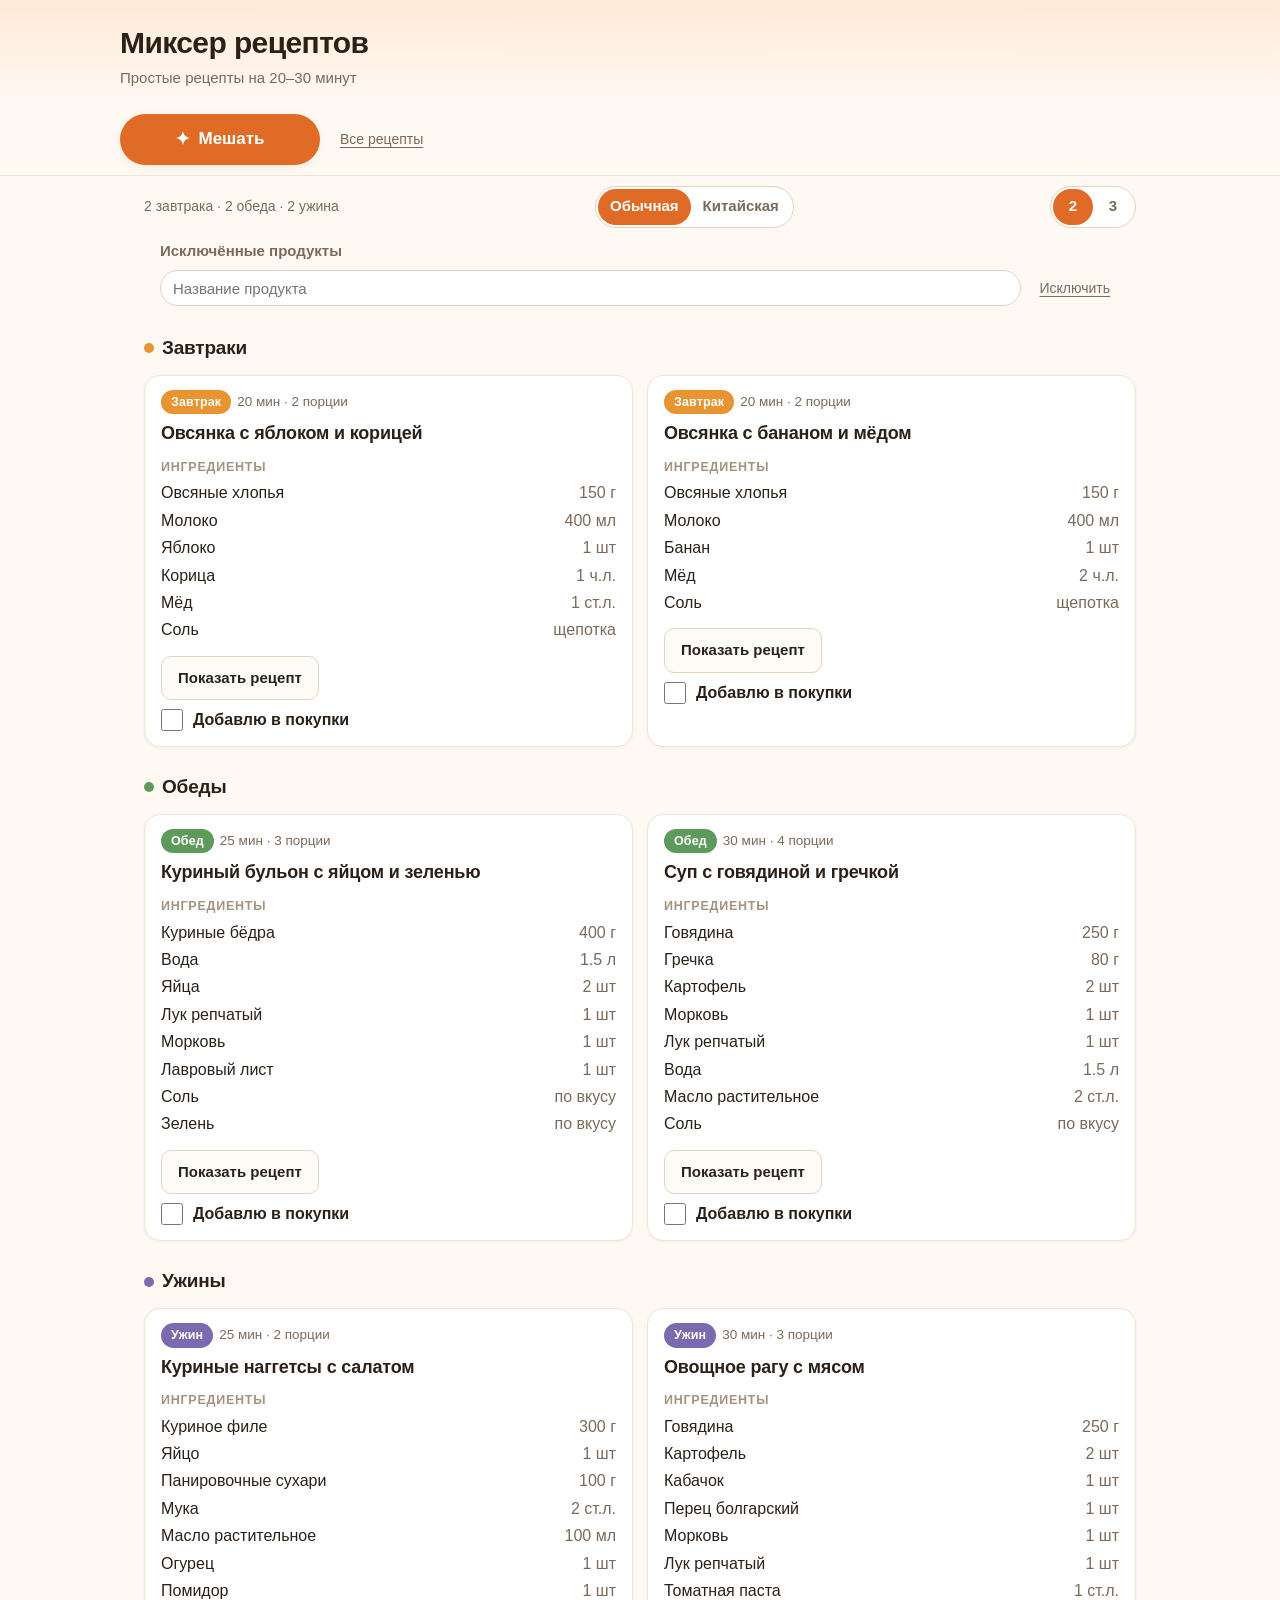
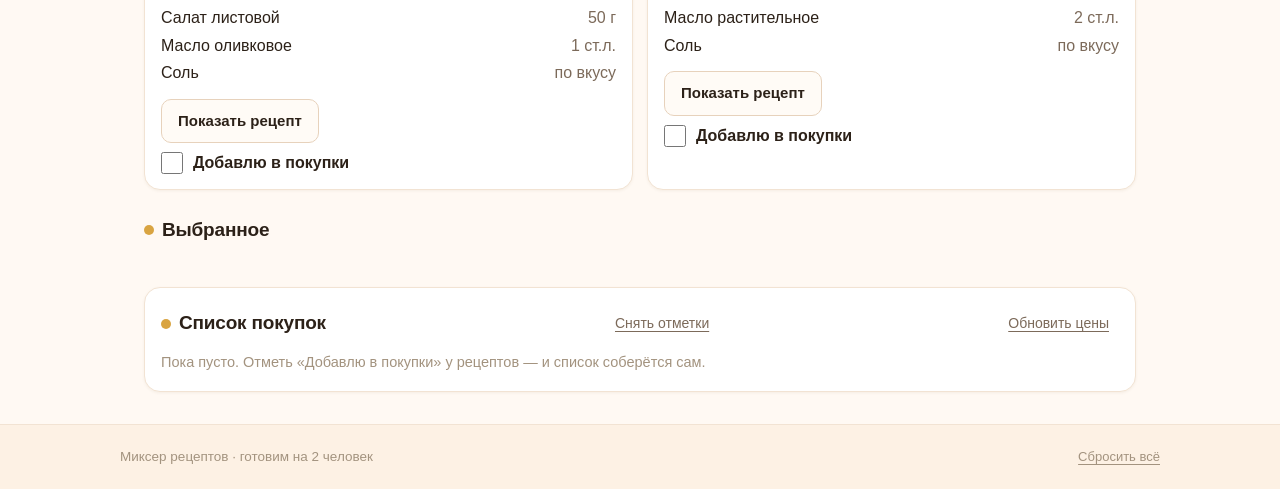
==== index.html @ b4dad7ce "Отдельный раздел «Выбранное» на главной и в Все рецепты" ====
<!DOCTYPE html>
<html lang="ru">
<head>
  <meta charset="UTF-8">
  <meta name="viewport" content="width=device-width, initial-scale=1, viewport-fit=cover">
  <title>Миксер рецептов</title>
  <link rel="stylesheet" href="styles.css">
</head>
<body>

  <header class="header">
    <div class="header__inner">
      <h1 class="header__title">Миксер рецептов</h1>
      <p class="header__hint">Простые рецепты на 20–30 минут</p>
    </div>
  </header>

  <div class="controls">
    <div class="controls__inner">
      <button type="button" id="mix-btn" class="mix-btn">
        <span class="mix-btn__icon" aria-hidden="true">✦</span>
        Мешать
      </button>
      <button type="button" id="all-recipes-btn" class="link-btn all-recipes-btn">Все рецепты</button>
    </div>
  </div>

  <div class="settings">
    <div class="settings__inner">
      <p class="settings__hint" id="mix-hint">2 завтрака · 2 обеда · 2 ужина</p>
      <div class="cuisine-toggle" role="group" aria-label="Кухня">
        <button type="button" class="cuisine-toggle__btn is-active" data-cuisine="обычная" aria-pressed="true">Обычная</button>
        <button type="button" class="cuisine-toggle__btn" data-cuisine="китайская" aria-pressed="false">Китайская</button>
      </div>
      <div class="count-toggle" role="group" aria-label="Сколько рецептов из каждой категории">
        <button type="button" class="count-toggle__btn is-active" data-count="2" aria-pressed="true">2</button>
        <button type="button" class="count-toggle__btn" data-count="3" aria-pressed="false">3</button>
      </div>
    </div>
    <p class="settings__warn" id="mix-warn" hidden></p>
  </div>

  <div class="excluded">
    <div class="excluded__inner">
      <p class="excluded__title">Исключённые продукты</p>
      <div class="excluded__row">
        <input type="text" id="excluded-input" class="excluded__input" placeholder="Название продукта" list="ingredients-list">
        <button type="button" id="excluded-add" class="link-btn">Исключить</button>
      </div>
      <datalist id="ingredients-list"></datalist>
      <ul class="excluded__list" id="excluded-list"></ul>
    </div>
  </div>

  <main class="main">

    <div class="menu">

      <section class="menu-group">
        <h2 class="section-title">
          <span class="section-title__dot section-title__dot--breakfast" aria-hidden="true"></span>
          Завтраки
        </h2>
        <div class="cards" id="breakfast-cards"></div>
      </section>

      <section class="menu-group">
        <h2 class="section-title">
          <span class="section-title__dot section-title__dot--lunch" aria-hidden="true"></span>
          Обеды
        </h2>
        <div class="cards" id="lunch-cards"></div>
      </section>

      <section class="menu-group">
        <h2 class="section-title">
          <span class="section-title__dot section-title__dot--dinner" aria-hidden="true"></span>
          Ужины
        </h2>
        <div class="cards" id="dinner-cards"></div>
      </section>

    </div>

    <section class="shopping">
      <div class="shopping__head">
        <h2 class="section-title">
          <span class="section-title__dot section-title__dot--buy" aria-hidden="true"></span>
          Список покупок
        </h2>
        <button type="button" id="clear-btn" class="link-btn">Снять отметки</button>
        <button type="button" id="lenta-update-btn" class="link-btn">Обновить цены</button>
      </div>
      <ul class="shopping__list" id="shopping-list"></ul>
      <p class="shopping__total" id="shopping-total" hidden></p>
      <p class="shopping__empty" id="shopping-empty">
        Пока пусто. Отметь «Добавлю в покупки» у рецептов — и список соберётся сам.
      </p>
    </section>

  </main>

  <footer class="footer">
    <div class="footer__inner">
      <p>Миксер рецептов · готовим на 2 человек</p>
      <button type="button" id="reset-btn" class="footer__reset">Сбросить всё</button>
    </div>
  </footer>

  <div id="all-recipes-screen" class="all-recipes-screen" hidden>
    <div class="all-recipes-screen__inner">
      <div class="all-recipes-screen__head">
        <button type="button" id="all-recipes-back" class="link-btn">← Назад</button>
        <h2 class="all-recipes-screen__title">Все рецепты</h2>
        <button type="button" id="scroll-to-cart-btn" class="link-btn">К корзине ↓</button>
      </div>
      <div class="all-recipes-screen__filters">
        <input type="search" id="recipe-search" class="all-recipes-screen__search" placeholder="Поиск по названию">
        <div class="all-recipes-screen__cats" role="group" aria-label="Фильтр по категории">
          <button type="button" class="all-recipes-screen__cat is-active" data-cat="all">Все</button>
          <button type="button" class="all-recipes-screen__cat" data-cat="завтрак">Завтраки</button>
          <button type="button" class="all-recipes-screen__cat" data-cat="обед">Обеды</button>
          <button type="button" class="all-recipes-screen__cat" data-cat="ужин">Ужины</button>
        </div>
      </div>
      <div class="selected-all" id="selected-all-section" hidden>
        <h3 class="section-title"><span class="section-title__dot section-title__dot--buy" aria-hidden="true"></span> Выбранное</h3>
        <div class="cards all-recipes-screen__cards" id="selected-all-cards"></div>
      </div>
      <div class="cards all-recipes-screen__cards" id="all-recipes-cards"></div>

      <section class="shopping shopping--in-all">
        <div class="shopping__head">
          <h2 class="section-title">
            <span class="section-title__dot section-title__dot--buy" aria-hidden="true"></span>
            Корзина (список покупок)
          </h2>
          <button type="button" id="lenta-update-btn-all" class="link-btn">Обновить цены</button>
        </div>
        <ul class="shopping__list" id="shopping-list-all"></ul>
        <p class="shopping__empty" id="shopping-empty-all">
          Отметьте «Добавлю в покупки» у рецептов — и здесь появится список.
        </p>
        <p class="shopping__total" id="shopping-total-all" hidden></p>
      </section>
    </div>
  </div>

  <script src="recipes.js"></script>
  <script src="ingredients.js"></script>
  <script src="app.js"></script>
</body>
</html>
---- styles.css ----
/* ==========================================================
   Миксер рецептов — стили
   Сначала телефон, потом широкий экран.
   ========================================================== */

:root {
  /* Цвета */
  --bg:            #FFF9F3;
  --bg-soft:       #FDF1E4;
  --surface:       #FFFFFF;
  --surface-2:     #FFFBF6;

  --text:          #2C2118;
  --text-soft:     #7C6A5A;
  --text-faint:    #A3937F;

  --accent:        #E06B26;
  --accent-dark:   #C2551A;
  --accent-soft:   #FFE9D8;

  --cat-breakfast: #E89431;
  --cat-lunch:     #5E9A5C;
  --cat-dinner:    #7A6BB0;
  --cat-buy:       #D9A441;

  --border:        #F2E3D3;
  --border-strong: #E7D2BC;

  /* Форма */
  --radius:        16px;
  --radius-sm:     10px;
  --radius-pill:   999px;

  /* Тени */
  --shadow-sm:     0 1px 3px rgba(120, 80, 40, .07);
  --shadow:        0 2px 10px rgba(120, 80, 40, .08);
  --shadow-lg:     0 8px 24px rgba(120, 80, 40, .12);

  /* Размеры */
  --tap:           44px;
  --gutter:        16px;
  --maxw:          1040px;
}

/* ==========================================================
   Основа
   ========================================================== */

*, *::before, *::after { box-sizing: border-box; }

html {
  -webkit-text-size-adjust: 100%;
}

body {
  margin: 0;
  background: var(--bg);
  color: var(--text);
  font-family: "Segoe UI", Roboto, -apple-system, "Helvetica Neue", Arial, sans-serif;
  font-size: 16px;
  line-height: 1.5;
  overflow-wrap: break-word;
  -webkit-font-smoothing: antialiased;
}

h1, h2, h3, p, ul, ol, figure { margin: 0; }
ul { padding: 0; list-style: none; }

button { font: inherit; color: inherit; }

:focus-visible {
  outline: 2px solid var(--accent);
  outline-offset: 2px;
}

/* ==========================================================
   Шапка
   ========================================================== */

.header {
  background: linear-gradient(180deg, var(--accent-soft) 0%, var(--bg) 100%);
  padding: 20px var(--gutter) 14px;
}

.header__inner {
  max-width: var(--maxw);
  margin: 0 auto;
}

.header__title {
  font-size: 26px;
  font-weight: 800;
  letter-spacing: -.02em;
}

.header__hint {
  margin-top: 2px;
  color: var(--text-soft);
  font-size: 15px;
}

/* ==========================================================
   Панель управления (липкая — только кнопка)
   ========================================================== */

.controls {
  position: sticky;
  top: 0;
  z-index: 20;
  padding: 10px var(--gutter);
  background: rgba(255, 249, 243, .9);
  backdrop-filter: blur(12px);
  -webkit-backdrop-filter: blur(12px);
  border-bottom: 1px solid var(--border);
}

.controls__inner {
  max-width: var(--maxw);
  margin: 0 auto;
  display: flex;
  align-items: center;
}

.mix-btn {
  display: inline-flex;
  align-items: center;
  justify-content: center;
  gap: 8px;
  width: 100%;
  min-height: var(--tap);
  padding: 12px 24px;
  border: 0;
  border-radius: var(--radius-pill);
  background: var(--accent);
  color: #fff;
  font-size: 17px;
  font-weight: 700;
  cursor: pointer;
  box-shadow: var(--shadow);
  transition: background .15s ease, transform .1s ease;
}

.mix-btn:hover { background: var(--accent-dark); }
.mix-btn:active { transform: scale(.985); }

.mix-btn__icon { font-size: 18px; }

/* ==========================================================
   Настройки под кнопкой
   ========================================================== */

.settings {
  max-width: var(--maxw);
  margin: 0 auto;
  padding: 10px var(--gutter) 0;
}

.settings__inner {
  display: flex;
  flex-wrap: wrap;
  align-items: center;
  justify-content: space-between;
  gap: 12px;
}

.settings__hint {
  color: var(--text-soft);
  font-size: 14px;
}

.settings__warn {
  margin-top: 8px;
  padding: 8px 12px;
  border-radius: var(--radius-sm);
  background: var(--accent-soft);
  color: var(--accent-dark);
  font-size: 14px;
  line-height: 1.4;
}

.settings__warn[hidden] { display: none; }

.count-toggle {
  display: inline-flex;
  flex: none;
  padding: 2px;
  border: 1px solid var(--border-strong);
  border-radius: var(--radius-pill);
  background: var(--surface);
}

.count-toggle__btn {
  min-width: 40px;
  min-height: 36px;
  padding: 6px 12px;
  border: 0;
  border-radius: var(--radius-pill);
  background: transparent;
  color: var(--text-soft);
  font-size: 15px;
  font-weight: 700;
  cursor: pointer;
  transition: background .15s ease, color .15s ease;
}

.count-toggle__btn.is-active {
  background: var(--accent);
  color: #fff;
}

/* ==========================================================
   Основная часть
   ========================================================== */

.main {
  max-width: var(--maxw);
  margin: 0 auto;
  padding: 8px var(--gutter) 32px;
}

.menu { display: flex; flex-direction: column; gap: 26px; }

.menu-group { display: block; }

/* Липкая панель не должна закрывать заголовок при прокрутке */
.menu-group,
.shopping {
  scroll-margin-top: 84px;
}

.section-title {
  display: flex;
  align-items: center;
  gap: 8px;
  margin-bottom: 12px;
  font-size: 19px;
  font-weight: 800;
  letter-spacing: -.01em;
}

.section-title__dot {
  width: 10px;
  height: 10px;
  flex: none;
  border-radius: 50%;
}

.section-title__dot--breakfast { background: var(--cat-breakfast); }
.section-title__dot--lunch     { background: var(--cat-lunch); }
.section-title__dot--dinner    { background: var(--cat-dinner); }
.section-title__dot--buy       { background: var(--cat-buy); }

/* ==========================================================
   Карточки рецептов
   ========================================================== */

.cards {
  display: grid;
  grid-template-columns: 1fr;
  gap: 14px;
}

.card {
  display: flex;
  flex-direction: column;
  background: var(--surface);
  border: 1px solid var(--border);
  border-radius: var(--radius);
  box-shadow: var(--shadow-sm);
  overflow: hidden;
}

.card__meta {
  display: flex;
  flex-wrap: wrap;
  align-items: center;
  gap: 6px;
  padding: 14px 16px 0;
}

.badge {
  display: inline-block;
  padding: 3px 10px;
  border-radius: var(--radius-pill);
  font-size: 12.5px;
  font-weight: 700;
  letter-spacing: .01em;
  color: #fff;
}

.badge--breakfast { background: var(--cat-breakfast); }
.badge--lunch     { background: var(--cat-lunch); }
.badge--dinner    { background: var(--cat-dinner); }

.card__meta-text {
  color: var(--text-soft);
  font-size: 13.5px;
}

.card__title {
  padding: 8px 16px 0;
  font-size: 18px;
  font-weight: 700;
  line-height: 1.3;
  letter-spacing: -.01em;
}

.card__body {
  padding: 12px 16px 0;
}

.card__label {
  margin-bottom: 6px;
  color: var(--text-faint);
  font-size: 12.5px;
  font-weight: 700;
  text-transform: uppercase;
  letter-spacing: .06em;
}

.ingredients {
  display: flex;
  flex-direction: column;
  gap: 5px;
  margin: 0;
}

.ingredients li {
  display: flex;
  justify-content: space-between;
  gap: 12px;
  font-size: 16px;
  line-height: 1.4;
}

.ingredients__name { color: var(--text); }

.ingredients__amount {
  flex: none;
  color: var(--text-soft);
  font-variant-numeric: tabular-nums;
  white-space: nowrap;
}

.card__actions {
  display: flex;
  flex-wrap: wrap;
  gap: 8px;
  padding: 14px 16px 0;
}

.btn {
  min-height: var(--tap);
  padding: 10px 16px;
  border: 1px solid var(--border-strong);
  border-radius: var(--radius-sm);
  background: var(--surface-2);
  color: var(--text);
  font-size: 15px;
  font-weight: 600;
  cursor: pointer;
  transition: background .15s ease, border-color .15s ease;
}

.btn:hover { background: var(--accent-soft); border-color: var(--accent); }

.btn--ghost {
  background: transparent;
  border-color: transparent;
  color: var(--text-soft);
  padding: 10px 12px;
}

.btn--ghost:hover { background: var(--bg-soft); color: var(--text); }

.card__steps {
  margin: 0;
  padding: 0 16px;
  list-style: none;
  counter-reset: step;
}

.card__steps li {
  position: relative;
  counter-increment: step;
  padding: 0 0 12px 30px;
  font-size: 16px;
  line-height: 1.45;
}

.card__steps li::before {
  content: counter(step);
  position: absolute;
  left: 0;
  top: 1px;
  width: 22px;
  height: 22px;
  display: grid;
  place-items: center;
  border-radius: 50%;
  background: var(--accent-soft);
  color: var(--accent-dark);
  font-size: 12.5px;
  font-weight: 700;
}

.card__steps li:not(:last-child)::after {
  content: "";
  position: absolute;
  left: 10px;
  top: 25px;
  bottom: 3px;
  width: 2px;
  background: var(--border);
}

.steps-wrap {
  padding: 12px 0 2px;
  border-top: 1px dashed var(--border);
  margin-top: 14px;
}

.steps-wrap[hidden] { display: none; }

/* Галочка «Добавлю в покупки» */

.check {
  display: flex;
  align-items: center;
  gap: 10px;
  min-height: var(--tap);
  padding: 8px 16px 14px;
  cursor: pointer;
  font-size: 16px;
  font-weight: 600;
  user-select: none;
}

.check input {
  width: 22px;
  height: 22px;
  flex: none;
  margin: 0;
  accent-color: var(--accent);
  cursor: pointer;
}

.check--done .check__text { color: var(--text-faint); text-decoration: line-through; }

/* ==========================================================
   Список покупок
   ========================================================== */

.shopping {
  margin-top: 30px;
  padding: 18px 16px;
  background: var(--surface);
  border: 1px solid var(--border);
  border-radius: var(--radius);
  box-shadow: var(--shadow-sm);
}

.shopping__head {
  display: flex;
  align-items: center;
  justify-content: space-between;
  gap: 12px;
  margin-bottom: 10px;
}

.shopping__head .section-title { margin-bottom: 0; }

.link-btn {
  min-height: 36px;
  padding: 6px 10px;
  border: 0;
  border-radius: var(--radius-sm);
  background: transparent;
  color: var(--text-soft);
  font-size: 14px;
  text-decoration: underline;
  text-underline-offset: 3px;
  cursor: pointer;
}

.link-btn:hover { color: var(--accent-dark); background: var(--bg-soft); }

.shopping__list { display: flex; flex-direction: column; }

.shopping__list li {
  display: flex;
  align-items: center;
  gap: 10px;
  padding: 9px 0;
  border-bottom: 1px solid var(--border);
  font-size: 16px;
}

.shopping__list li label {
  flex: 1;
  min-width: 0;
}

.shopping__list li:last-child { border-bottom: 0; }

.shopping__list li.is-bought {
  opacity: .45;
}

.shopping__list li.is-bought label {
  text-decoration: line-through;
}

/* Заголовок группы в списке покупок */
.shopping__group {
  padding: 12px 0 4px;
  color: var(--text-soft);
  font-size: 13px;
  font-weight: 700;
  text-transform: uppercase;
  letter-spacing: .06em;
  border-bottom: 0;
}

.shopping__group:first-child { padding-top: 0; }

/* Блок «Уже есть дома» */
.shopping__pantry {
  padding: 8px 10px;
  margin-bottom: 8px;
  border-radius: var(--radius-sm);
  background: var(--bg-soft);
  color: var(--text-soft);
  font-size: 14px;
  line-height: 1.5;
  border-bottom: 0;
}

.shopping__pantry-label {
  font-weight: 700;
  color: var(--text);
}

/* Правая колонка: количество + пакеты */
.shopping__right {
  display: flex;
  flex-direction: column;
  align-items: flex-end;
  gap: 2px;
  flex: none;
  margin-left: auto;
}

.shopping__pack {
  color: var(--text-faint);
  font-size: 12.5px;
  font-variant-numeric: tabular-nums;
}

/* Не найденный в справочнике ингредиент */
.shopping__list li.is-unknown {
  background: #fff3e0;
  border-radius: var(--radius-sm);
  padding-left: 6px;
  padding-right: 6px;
}

.shopping__list li.is-unknown label {
  color: var(--accent-dark);
}

.cards-empty {
  color: var(--text-faint);
  font-size: 14.5px;
  padding: 12px 0;
}

.shopping__empty {
  color: var(--text-faint);
  font-size: 14.5px;
  line-height: 1.5;
}

.shopping__empty[hidden] { display: none; }

/* ==========================================================
   Подвал
   ========================================================== */

.footer {
  padding: 18px var(--gutter) calc(18px + env(safe-area-inset-bottom));
  border-top: 1px solid var(--border);
  background: var(--bg-soft);
}

.footer__inner {
  max-width: var(--maxw);
  margin: 0 auto;
  color: var(--text-faint);
  font-size: 13.5px;
  display: flex;
  align-items: center;
  justify-content: space-between;
  gap: 12px;
  flex-wrap: wrap;
}

.footer__reset {
  border: 0;
  background: transparent;
  color: var(--text-faint);
  font-size: 13px;
  text-decoration: underline;
  text-underline-offset: 3px;
  cursor: pointer;
  padding: 4px 0;
}

.footer__reset:hover { color: var(--accent-dark); }

/* ==========================================================
   Широкий экран
   ========================================================== */

@media (min-width: 640px) {
  :root { --gutter: 24px; }

  .header__title { font-size: 30px; }

  .mix-btn { width: auto; min-width: 200px; }

  .cards { grid-template-columns: repeat(2, 1fr); }
}

/* ==========================================================
   Экран «Все рецепты»
   ========================================================== */

.all-recipes-screen {
  position: fixed;
  inset: 0;
  z-index: 100;
  background: var(--bg);
  overflow-y: auto;
  -webkit-overflow-scrolling: touch;
}

.all-recipes-screen[hidden] { display: none; }

.all-recipes-screen__inner {
  max-width: var(--maxw);
  margin: 0 auto;
  padding: var(--gutter);
  padding-bottom: 40px;
}

.all-recipes-screen__head {
  display: flex;
  align-items: center;
  gap: 12px;
  margin-bottom: 16px;
  flex-wrap: wrap;
}

.all-recipes-screen__title {
  font-size: 22px;
  font-weight: 700;
  color: var(--text);
  margin: 0;
}

.all-recipes-screen__filters {
  display: flex;
  flex-direction: column;
  gap: 10px;
  margin-bottom: 16px;
}

.all-recipes-screen__search {
  width: 100%;
  padding: 10px 14px;
  border: 1px solid var(--border-strong);
  border-radius: var(--radius-sm);
  font-size: 16px;
  font-family: inherit;
  background: var(--surface);
  color: var(--text);
}

.all-recipes-screen__search:focus {
  outline: none;
  border-color: var(--accent);
}

.all-recipes-screen__cats {
  display: flex;
  gap: 8px;
  flex-wrap: wrap;
}

.all-recipes-screen__cat {
  padding: 8px 14px;
  border: 1px solid var(--border-strong);
  border-radius: var(--radius-pill);
  background: var(--surface);
  color: var(--text-soft);
  font-size: 14px;
  font-weight: 600;
  cursor: pointer;
  transition: background .15s, color .15s, border-color .15s;
}

.all-recipes-screen__cat.is-active {
  background: var(--accent);
  color: #fff;
  border-color: var(--accent);
}

.all-recipes-screen__cards {
  margin-top: 8px;
}

/* Кнопка «Все рецепты» рядом с «Мешать» */
.all-recipes-btn {
  margin-left: 10px;
  vertical-align: middle;
}

/* Кухня (обычная / китайская) */
.cuisine-toggle {
  display: inline-flex;
  flex: none;
  padding: 2px;
  border: 1px solid var(--border-strong);
  border-radius: var(--radius-pill);
  background: var(--surface);
}

.cuisine-toggle__btn {
  min-width: 90px;
  min-height: 36px;
  padding: 6px 12px;
  border: 0;
  border-radius: var(--radius-pill);
  background: transparent;
  color: var(--text-soft);
  font-size: 15px;
  font-weight: 700;
  cursor: pointer;
  transition: background .15s ease, color .15s ease;
}

.cuisine-toggle__btn.is-active {
  background: var(--accent);
  color: #fff;
}

/* Исключённые продукты */
.excluded {
  padding: 12px 16px;
}

.excluded__inner {
  max-width: 960px;
  margin: 0 auto;
}

.excluded__title {
  margin: 0 0 8px;
  font-size: 15px;
  font-weight: 700;
  color: var(--text-soft);
}

.excluded__row {
  display: flex;
  flex-wrap: wrap;
  gap: 8px;
  align-items: center;
}

.excluded__input {
  flex: 1;
  min-height: 36px;
  padding: 6px 12px;
  border: 1px solid var(--border-strong);
  border-radius: var(--radius-pill);
  background: var(--surface);
  color: var(--text);
  font-size: 15px;
}

.excluded__list {
  list-style: none;
  margin: 8px 0 0;
  padding: 0;
  display: flex;
  flex-wrap: wrap;
  gap: 6px;
}

.excluded__chip {
  display: inline-flex;
  align-items: center;
  gap: 6px;
  padding: 4px 10px;
  border-radius: var(--radius-pill);
  background: var(--surface);
  border: 1px solid var(--border-strong);
  font-size: 14px;
}

.excluded__chip button {
  border: 0;
  background: transparent;
  color: var(--text-soft);
  cursor: pointer;
  font-size: 14px;
  padding: 0;
}

.shopping__total {
  margin: 12px 0 0;
  font-size: 16px;
  font-weight: 700;
  color: var(--text);
}
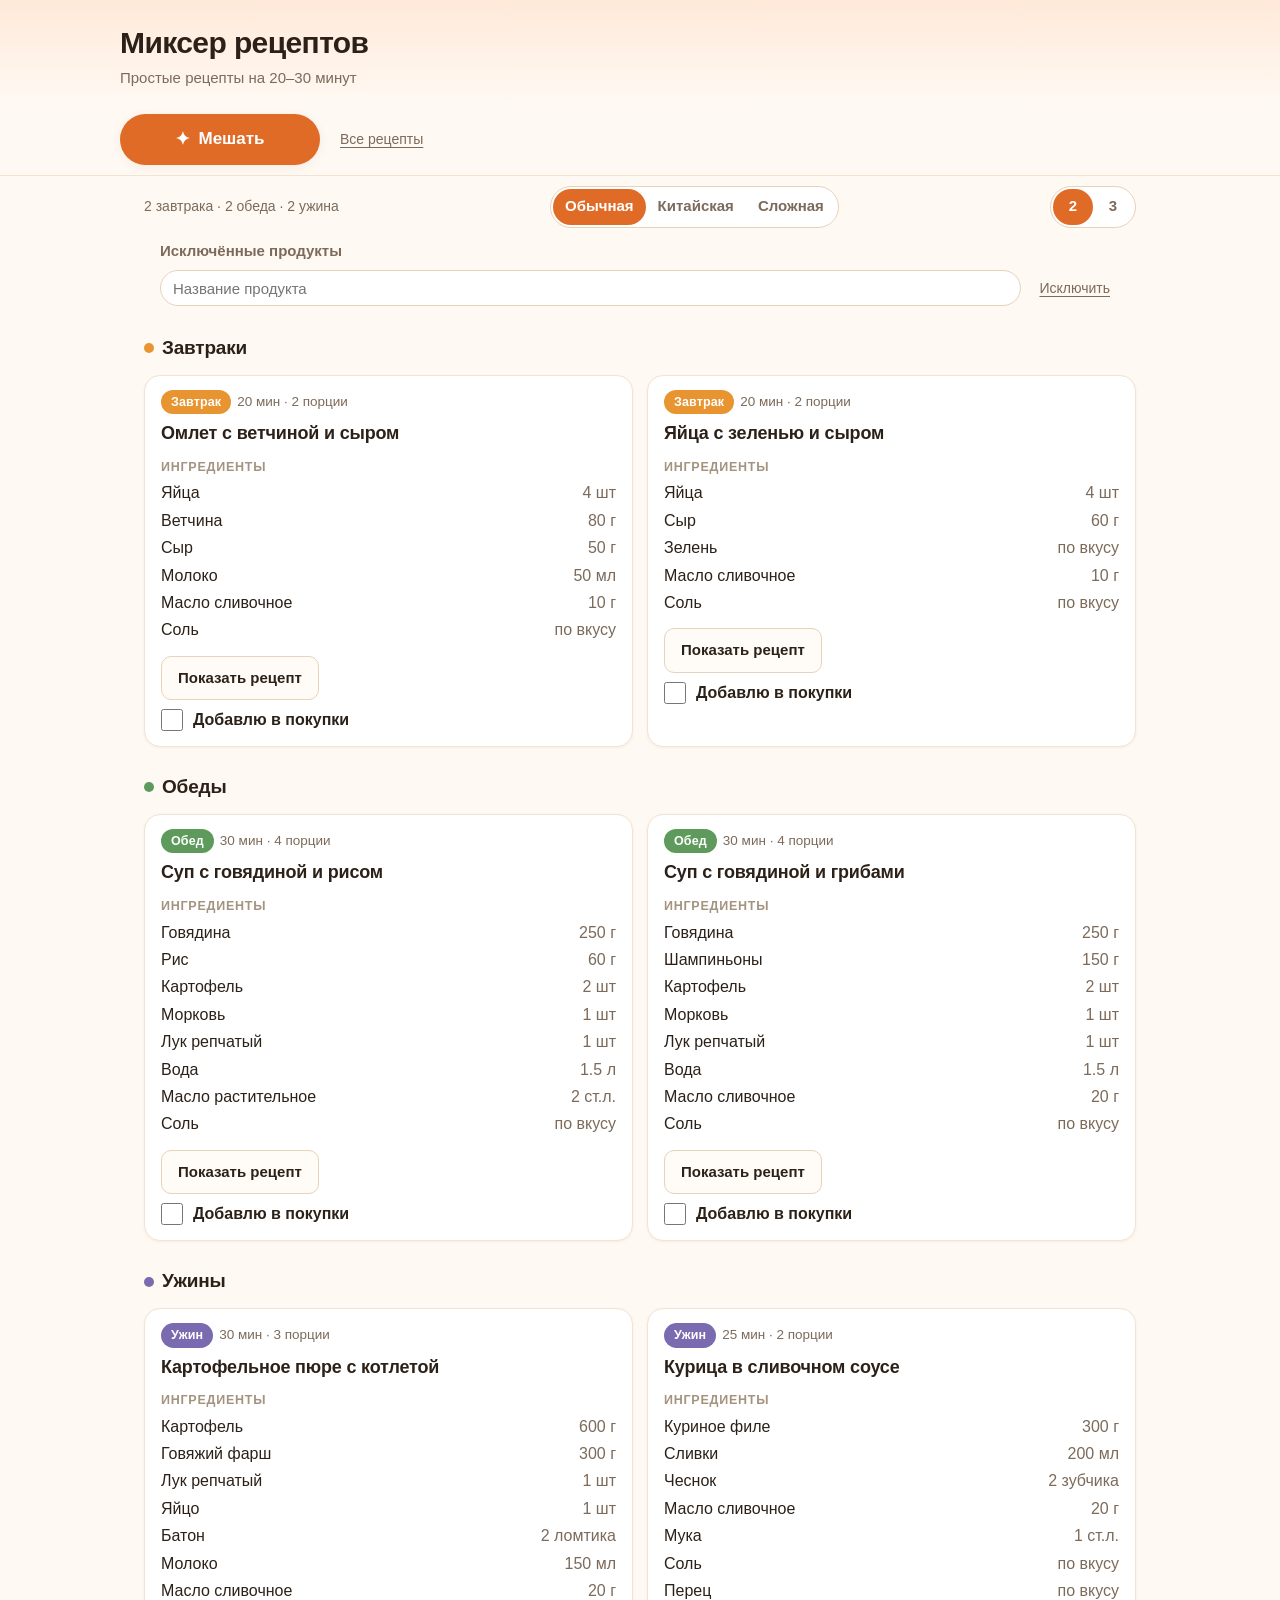
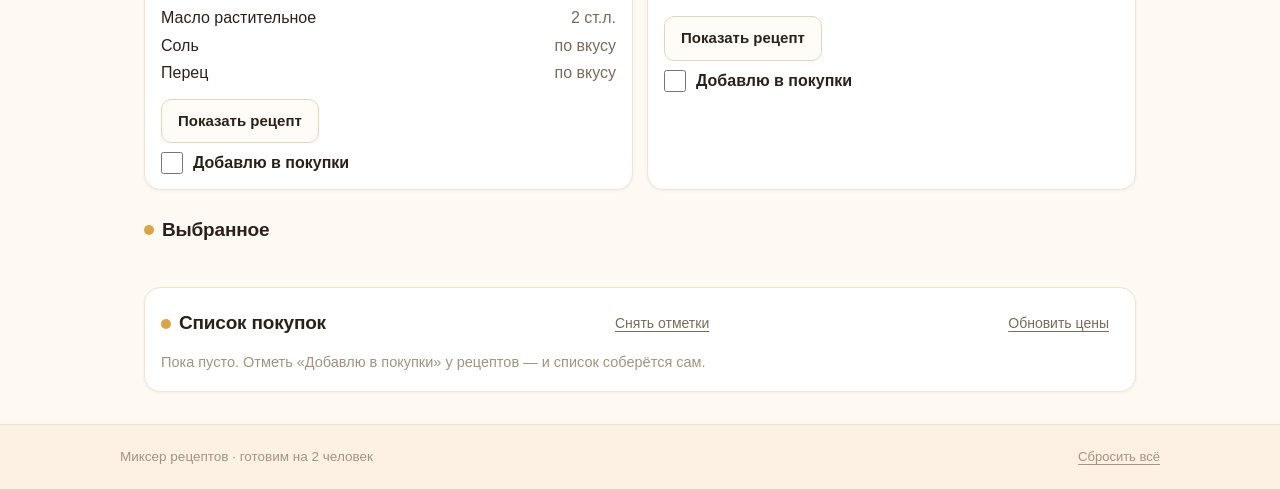
==== commit 384a29c8: "Task-022: 30 сложных рецептов + раздел «Сложная» в переключателе" ====
--- a/index.html
+++ b/index.html
@@ -31,6 +31,7 @@
       <div class="cuisine-toggle" role="group" aria-label="Кухня">
         <button type="button" class="cuisine-toggle__btn is-active" data-cuisine="обычная" aria-pressed="true">Обычная</button>
         <button type="button" class="cuisine-toggle__btn" data-cuisine="китайская" aria-pressed="false">Китайская</button>
+        <button type="button" class="cuisine-toggle__btn" data-cuisine="сложная" aria-pressed="false">Сложная</button>
       </div>
       <div class="count-toggle" role="group" aria-label="Сколько рецептов из каждой категории">
         <button type="button" class="count-toggle__btn is-active" data-count="2" aria-pressed="true">2</button>
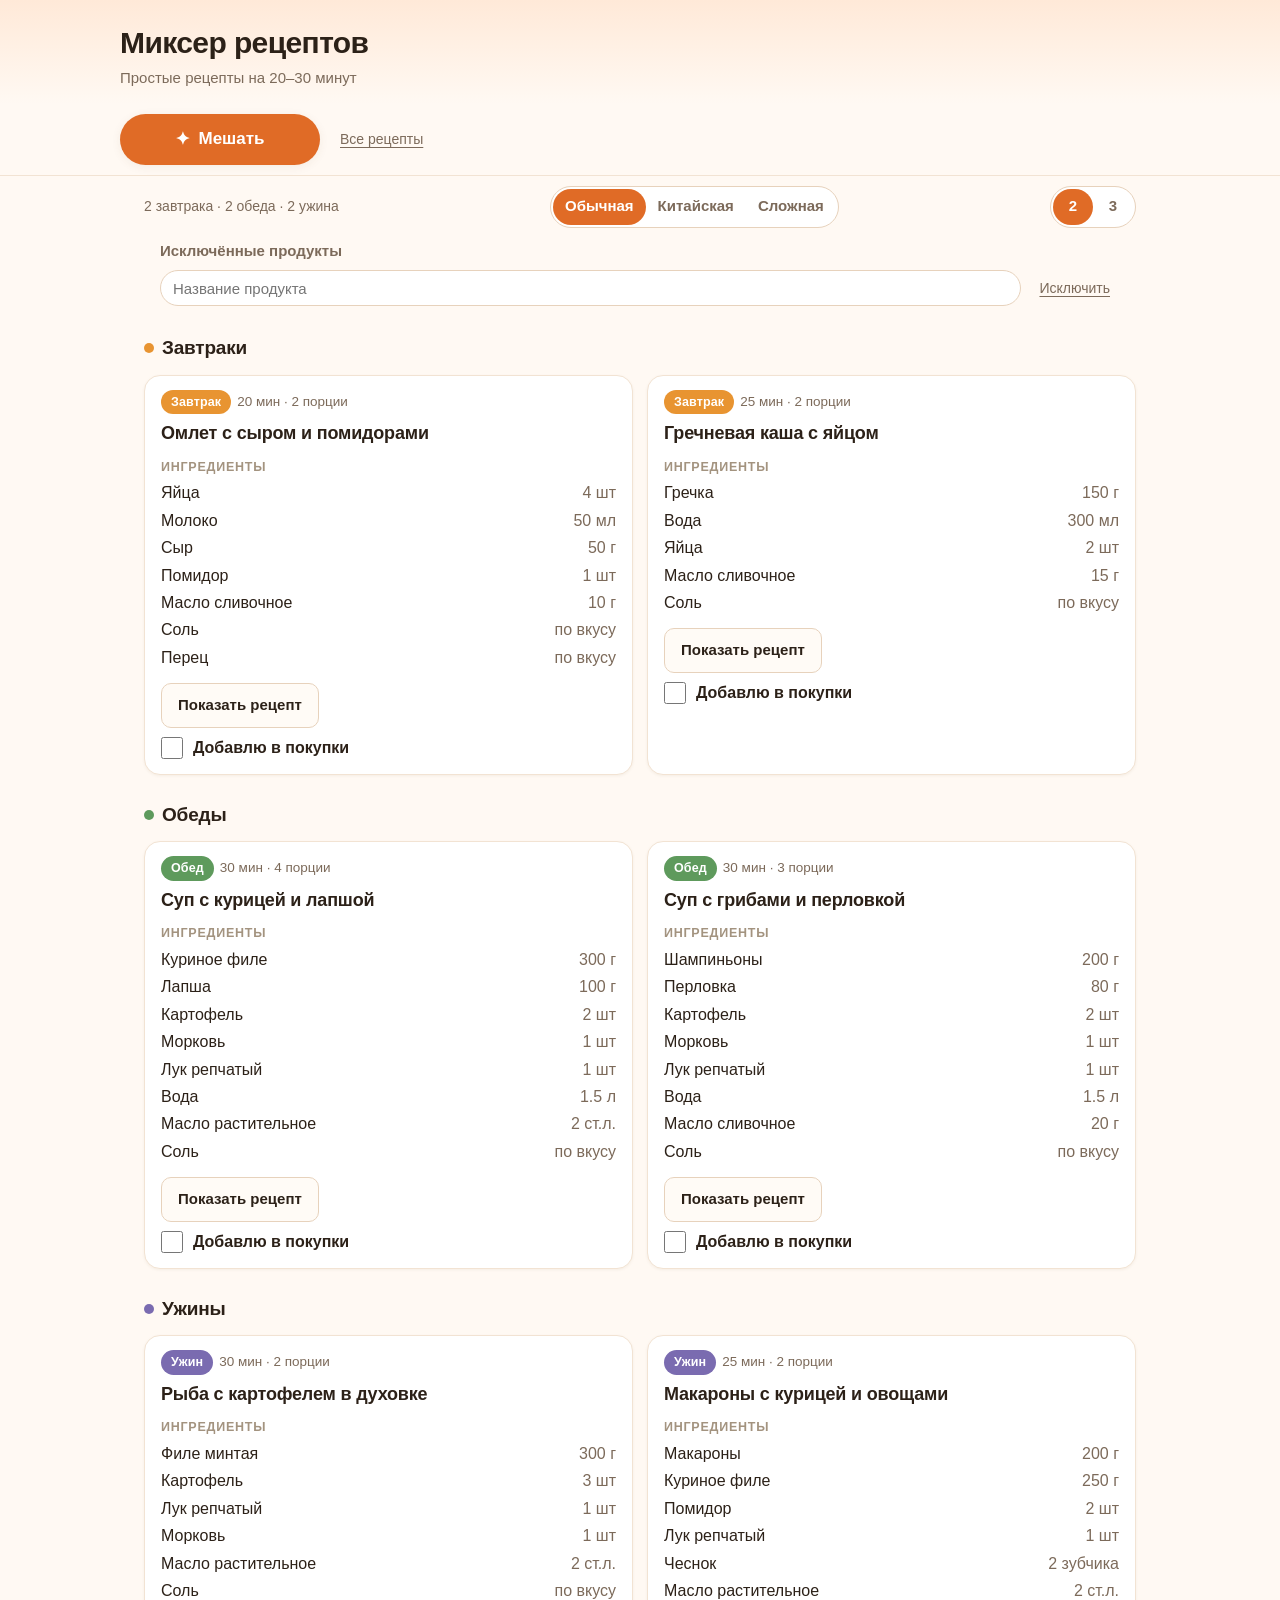
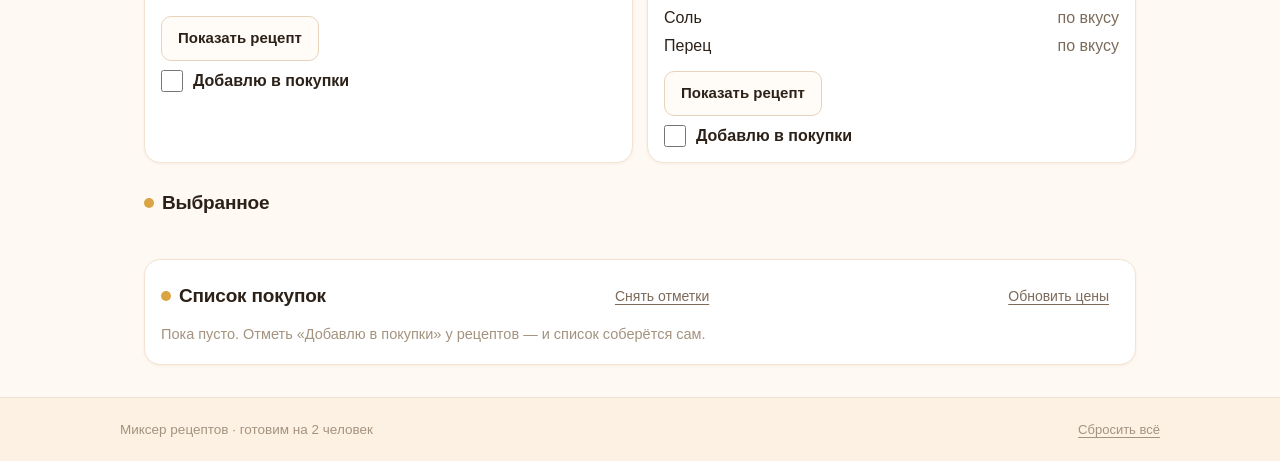
==== commit 44c2fb4b: "Фильтр «Что есть дома» в Все рецепты (строго/мягко)" ====
--- a/index.html
+++ b/index.html
@@ -124,6 +124,22 @@
           <button type="button" class="all-recipes-screen__cat" data-cat="ужин">Ужины</button>
         </div>
       </div>
+
+      <div class="home-ingredients">
+        <button type="button" id="home-toggle" class="link-btn">Что есть дома ▾</button>
+        <div id="home-panel" class="home-ingredients__panel" hidden>
+          <div class="home-ingredients__row">
+            <input type="text" id="home-input" class="home-ingredients__input" placeholder="Добавить продукт" list="ingredients-list">
+            <button type="button" id="home-add" class="link-btn">Добавить</button>
+            <button type="button" id="home-clear" class="link-btn">Очистить</button>
+          </div>
+          <div class="home-ingredients__chips" id="home-chips"></div>
+          <div class="home-ingredients__mode">
+            <label><input type="radio" name="home-mode" value="strict" checked> Строго (все ингредиенты есть)</label>
+            <label><input type="radio" name="home-mode" value="soft"> Мягко (по совпадению)</label>
+          </div>
+        </div>
+      </div>
       <div class="selected-all" id="selected-all-section" hidden>
         <h3 class="section-title"><span class="section-title__dot section-title__dot--buy" aria-hidden="true"></span> Выбранное</h3>
         <div class="cards all-recipes-screen__cards" id="selected-all-cards"></div>
--- a/styles.css
+++ b/styles.css
@@ -825,3 +825,50 @@
   font-weight: 700;
   color: var(--text);
 }
+
+/* Что есть дома */
+.home-ingredients {
+  margin: 12px 0;
+}
+
+.home-ingredients__panel {
+  margin-top: 8px;
+  padding: 12px;
+  border: 1px solid var(--border-strong);
+  border-radius: 12px;
+  background: var(--surface);
+}
+
+.home-ingredients__row {
+  display: flex;
+  flex-wrap: wrap;
+  gap: 8px;
+  align-items: center;
+}
+
+.home-ingredients__input {
+  flex: 1;
+  min-width: 160px;
+  min-height: 36px;
+  padding: 6px 12px;
+  border: 1px solid var(--border-strong);
+  border-radius: var(--radius-pill);
+  background: var(--bg);
+  color: var(--text);
+  font-size: 15px;
+}
+
+.home-ingredients__chips {
+  margin-top: 8px;
+  display: flex;
+  flex-wrap: wrap;
+  gap: 6px;
+}
+
+.home-ingredients__mode {
+  margin-top: 8px;
+  display: flex;
+  flex-wrap: wrap;
+  gap: 12px;
+  font-size: 14px;
+}
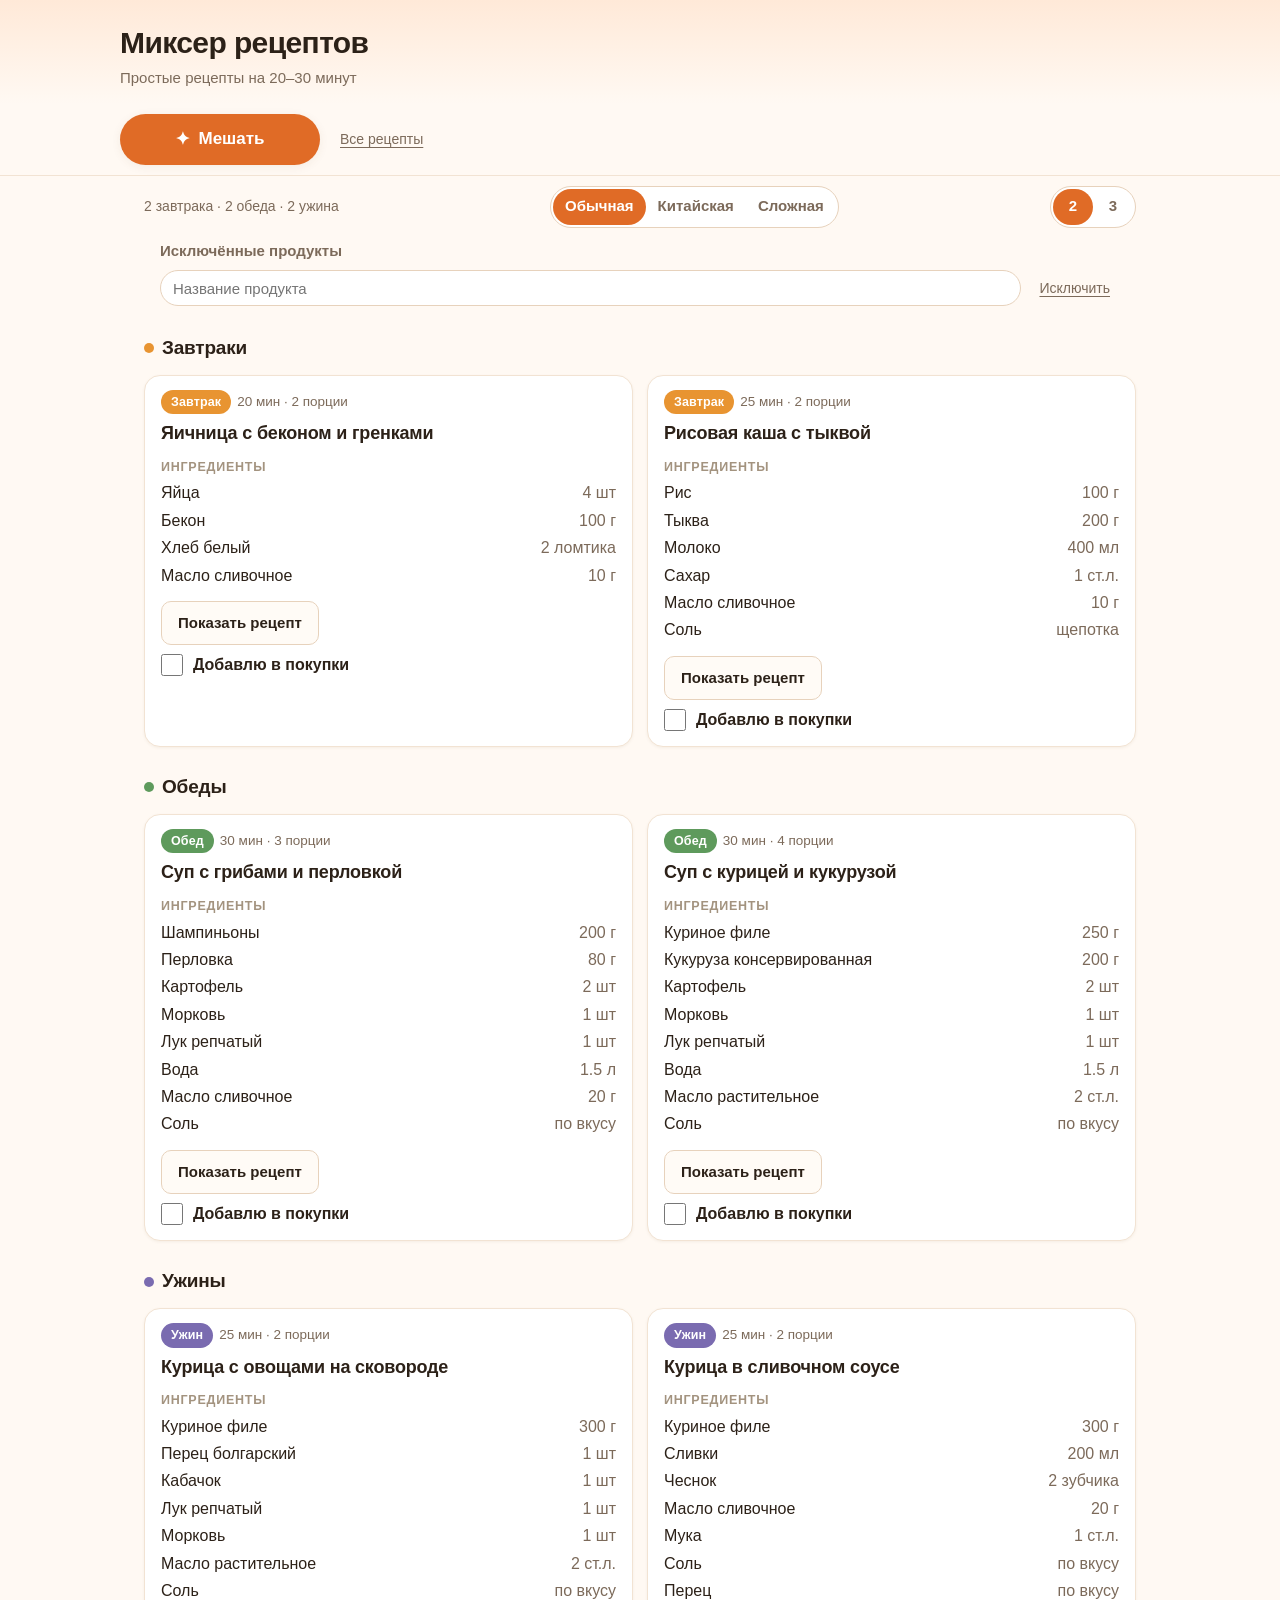
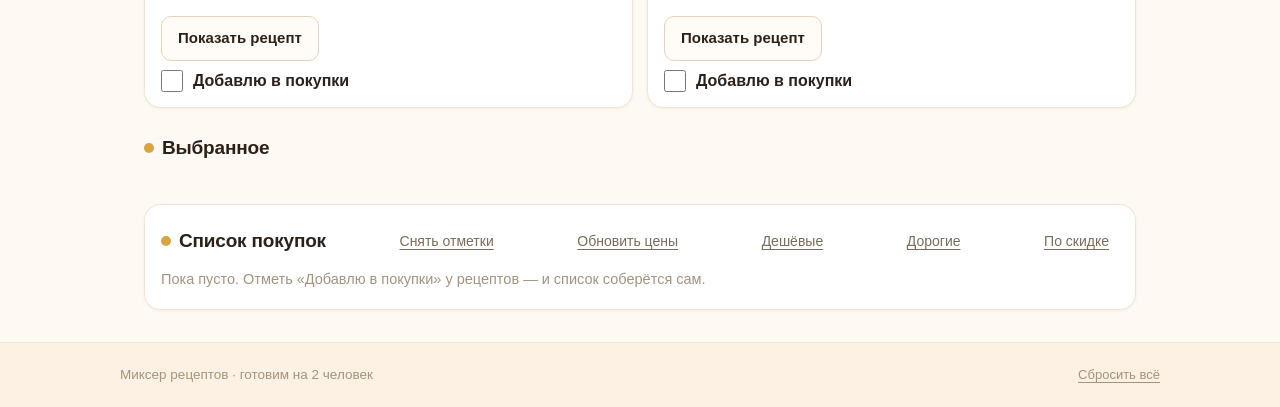
==== commit 5b331c8a: "Task-023: сортировка товаров Ленты (дешёвые/дорогие/по скидке)" ====
--- a/index.html
+++ b/index.html
@@ -91,6 +91,9 @@
         </h2>
         <button type="button" id="clear-btn" class="link-btn">Снять отметки</button>
         <button type="button" id="lenta-update-btn" class="link-btn">Обновить цены</button>
+        <button type="button" id="lenta-cheapest-btn" class="link-btn">Дешёвые</button>
+        <button type="button" id="lenta-priciest-btn" class="link-btn">Дорогие</button>
+        <button type="button" id="lenta-discount-btn" class="link-btn">По скидке</button>
       </div>
       <ul class="shopping__list" id="shopping-list"></ul>
       <p class="shopping__total" id="shopping-total" hidden></p>
@@ -153,6 +156,9 @@
             Корзина (список покупок)
           </h2>
           <button type="button" id="lenta-update-btn-all" class="link-btn">Обновить цены</button>
+          <button type="button" id="lenta-cheapest-btn-all" class="link-btn">Дешёвые</button>
+          <button type="button" id="lenta-priciest-btn-all" class="link-btn">Дорогие</button>
+          <button type="button" id="lenta-discount-btn-all" class="link-btn">По скидке</button>
         </div>
         <ul class="shopping__list" id="shopping-list-all"></ul>
         <p class="shopping__empty" id="shopping-empty-all">
--- a/styles.css
+++ b/styles.css
@@ -872,3 +872,47 @@
   gap: 12px;
   font-size: 14px;
 }
+
+.shopping__price-select {
+  max-width: 100%;
+  font-size: 13px;
+  padding: 4px 8px;
+  border: 1px solid var(--border-strong);
+  border-radius: 8px;
+  background: var(--surface);
+  color: var(--text);
+}
+
+.shopping__price {
+  font-size: 13px;
+  font-weight: 700;
+  color: var(--accent);
+}
+
+@media (max-width: 480px) {
+  .shopping__list li {
+    flex-wrap: wrap;
+  }
+  .shopping__right {
+    width: 100%;
+    flex-direction: row;
+    flex-wrap: wrap;
+    align-items: center;
+    justify-content: flex-end;
+    margin-left: 0;
+    padding-left: 32px;
+  }
+  .home-ingredients__input,
+  .excluded__input {
+    width: 100%;
+  }
+  .home-ingredients__row,
+  .excluded__row {
+    flex-direction: column;
+    align-items: stretch;
+  }
+  .home-ingredients__row button,
+  .excluded__row button {
+    width: 100%;
+  }
+}
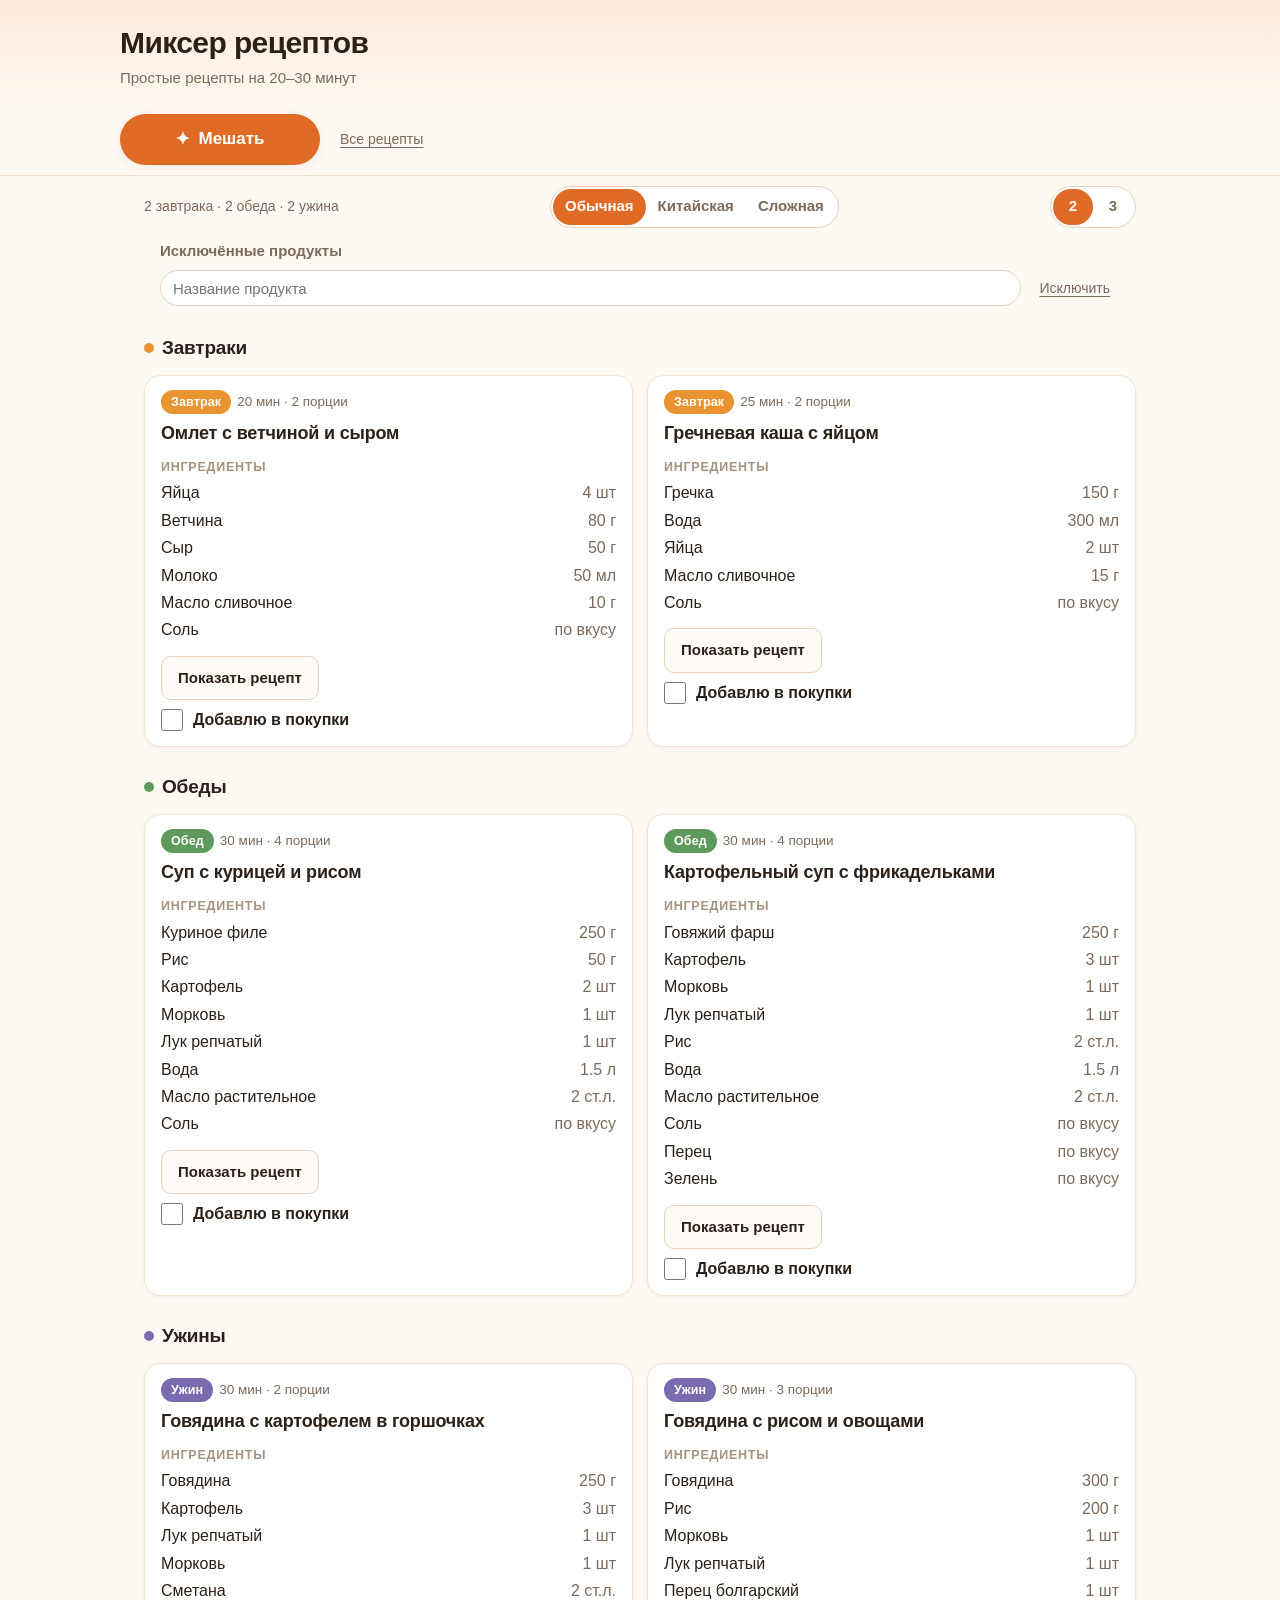
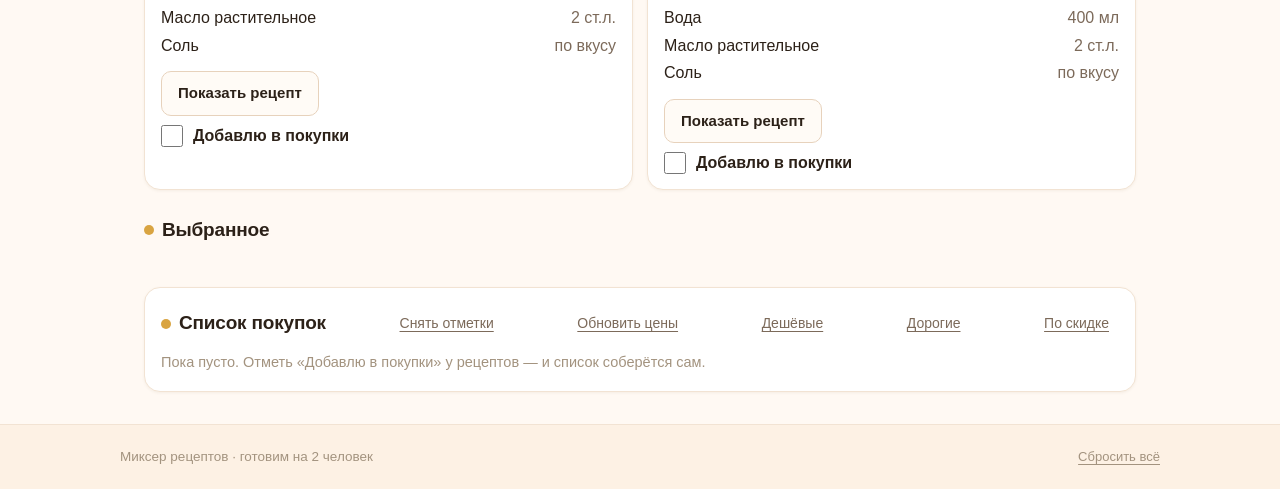
==== commit ecc37f9a: "Task-024: рефакторинг — app.js разложен на модули в js/, убраны повторы" ====
--- a/index.html
+++ b/index.html
@@ -79,6 +79,14 @@
           Ужины
         </h2>
         <div class="cards" id="dinner-cards"></div>
+      </section>
+
+      <section class="menu-group menu-group--selected" id="selected-section" hidden>
+        <h2 class="section-title">
+          <span class="section-title__dot section-title__dot--buy" aria-hidden="true"></span>
+          Выбранное
+        </h2>
+        <div class="cards" id="selected-cards"></div>
       </section>
 
     </div>
@@ -171,6 +179,12 @@
 
   <script src="recipes.js"></script>
   <script src="ingredients.js"></script>
-  <script src="app.js"></script>
+  <script src="js/basics.js"></script>
+  <script src="js/menu.js"></script>
+  <script src="js/card.js"></script>
+  <script src="js/shopping.js"></script>
+  <script src="js/lenta.js"></script>
+  <script src="js/all-recipes.js"></script>
+  <script src="js/main.js"></script>
 </body>
 </html>
--- a/styles.css
+++ b/styles.css
@@ -464,7 +464,8 @@
   display: flex;
   align-items: center;
   justify-content: space-between;
-  gap: 12px;
+  flex-wrap: wrap;
+  gap: 8px 12px;
   margin-bottom: 10px;
 }
 
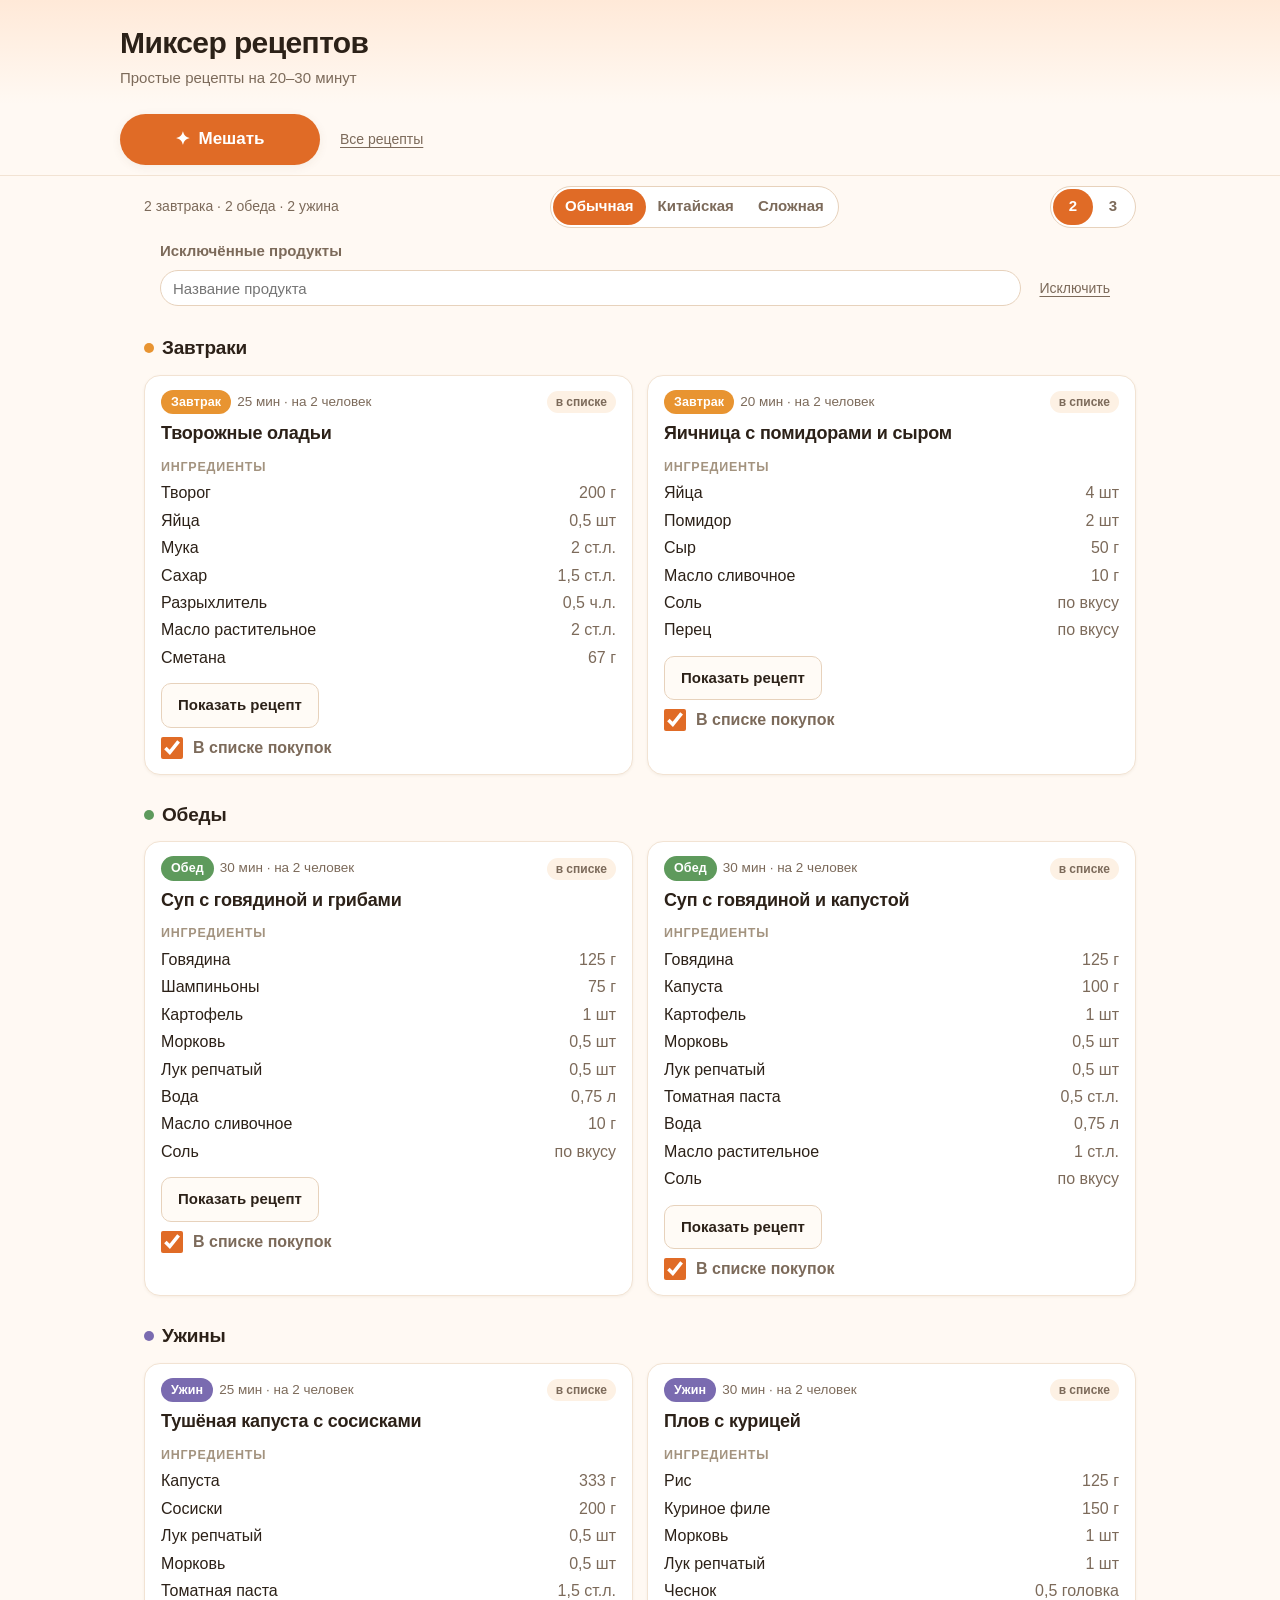
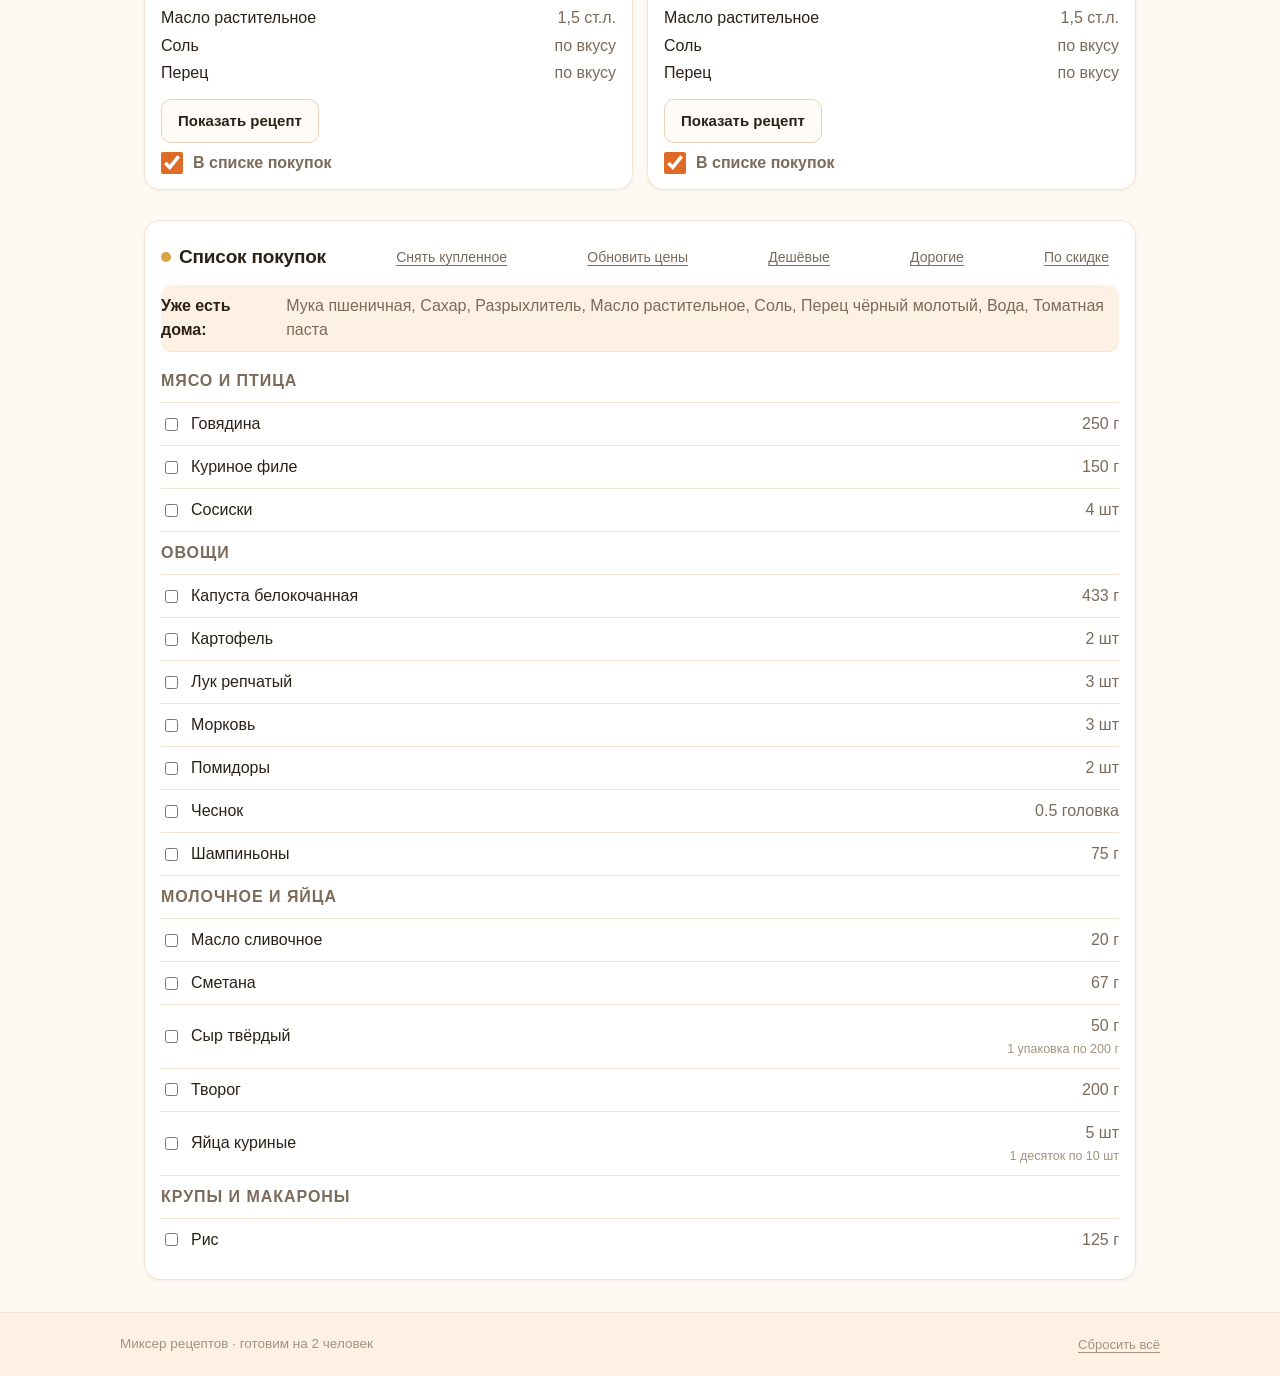
==== commit baf78ba4: "Task-025: список покупок собирается сам, карточки не уезжают" ====
--- a/index.html
+++ b/index.html
@@ -81,14 +81,6 @@
         <div class="cards" id="dinner-cards"></div>
       </section>
 
-      <section class="menu-group menu-group--selected" id="selected-section" hidden>
-        <h2 class="section-title">
-          <span class="section-title__dot section-title__dot--buy" aria-hidden="true"></span>
-          Выбранное
-        </h2>
-        <div class="cards" id="selected-cards"></div>
-      </section>
-
     </div>
 
     <section class="shopping">
@@ -97,7 +89,7 @@
           <span class="section-title__dot section-title__dot--buy" aria-hidden="true"></span>
           Список покупок
         </h2>
-        <button type="button" id="clear-btn" class="link-btn">Снять отметки</button>
+        <button type="button" id="clear-btn" class="link-btn">Снять купленное</button>
         <button type="button" id="lenta-update-btn" class="link-btn">Обновить цены</button>
         <button type="button" id="lenta-cheapest-btn" class="link-btn">Дешёвые</button>
         <button type="button" id="lenta-priciest-btn" class="link-btn">Дорогие</button>
--- a/styles.css
+++ b/styles.css
@@ -295,6 +295,18 @@
 .card__meta-text {
   color: var(--text-soft);
   font-size: 13.5px;
+}
+
+/* Пометка «в списке» на карточке */
+.card__in-list {
+  margin-left: auto;
+  padding: 2px 9px;
+  border-radius: 999px;
+  background: var(--bg-soft);
+  color: var(--text-soft);
+  font-size: 12px;
+  font-weight: 600;
+  white-space: nowrap;
 }
 
 .card__title {
@@ -445,7 +457,7 @@
   cursor: pointer;
 }
 
-.check--done .check__text { color: var(--text-faint); text-decoration: line-through; }
+.check--done .check__text { color: var(--text-soft); }
 
 /* ==========================================================
    Список покупок
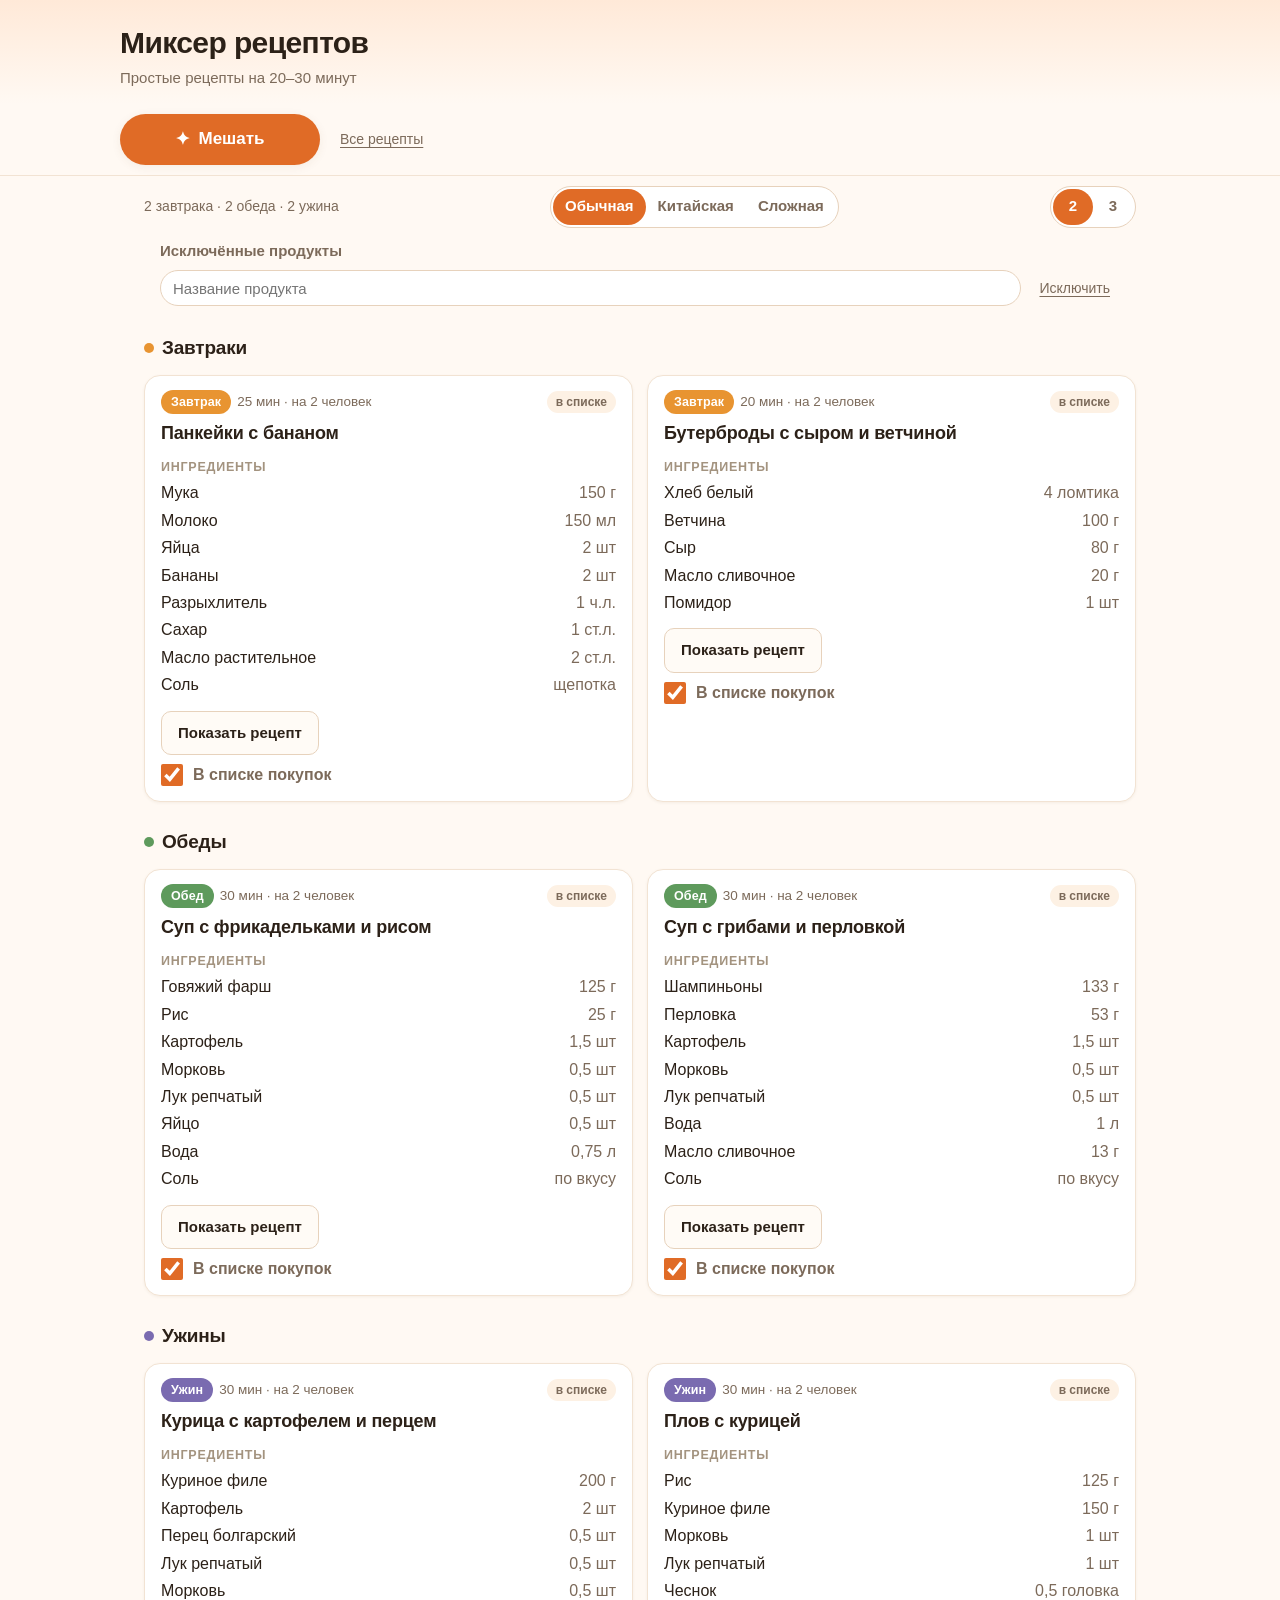
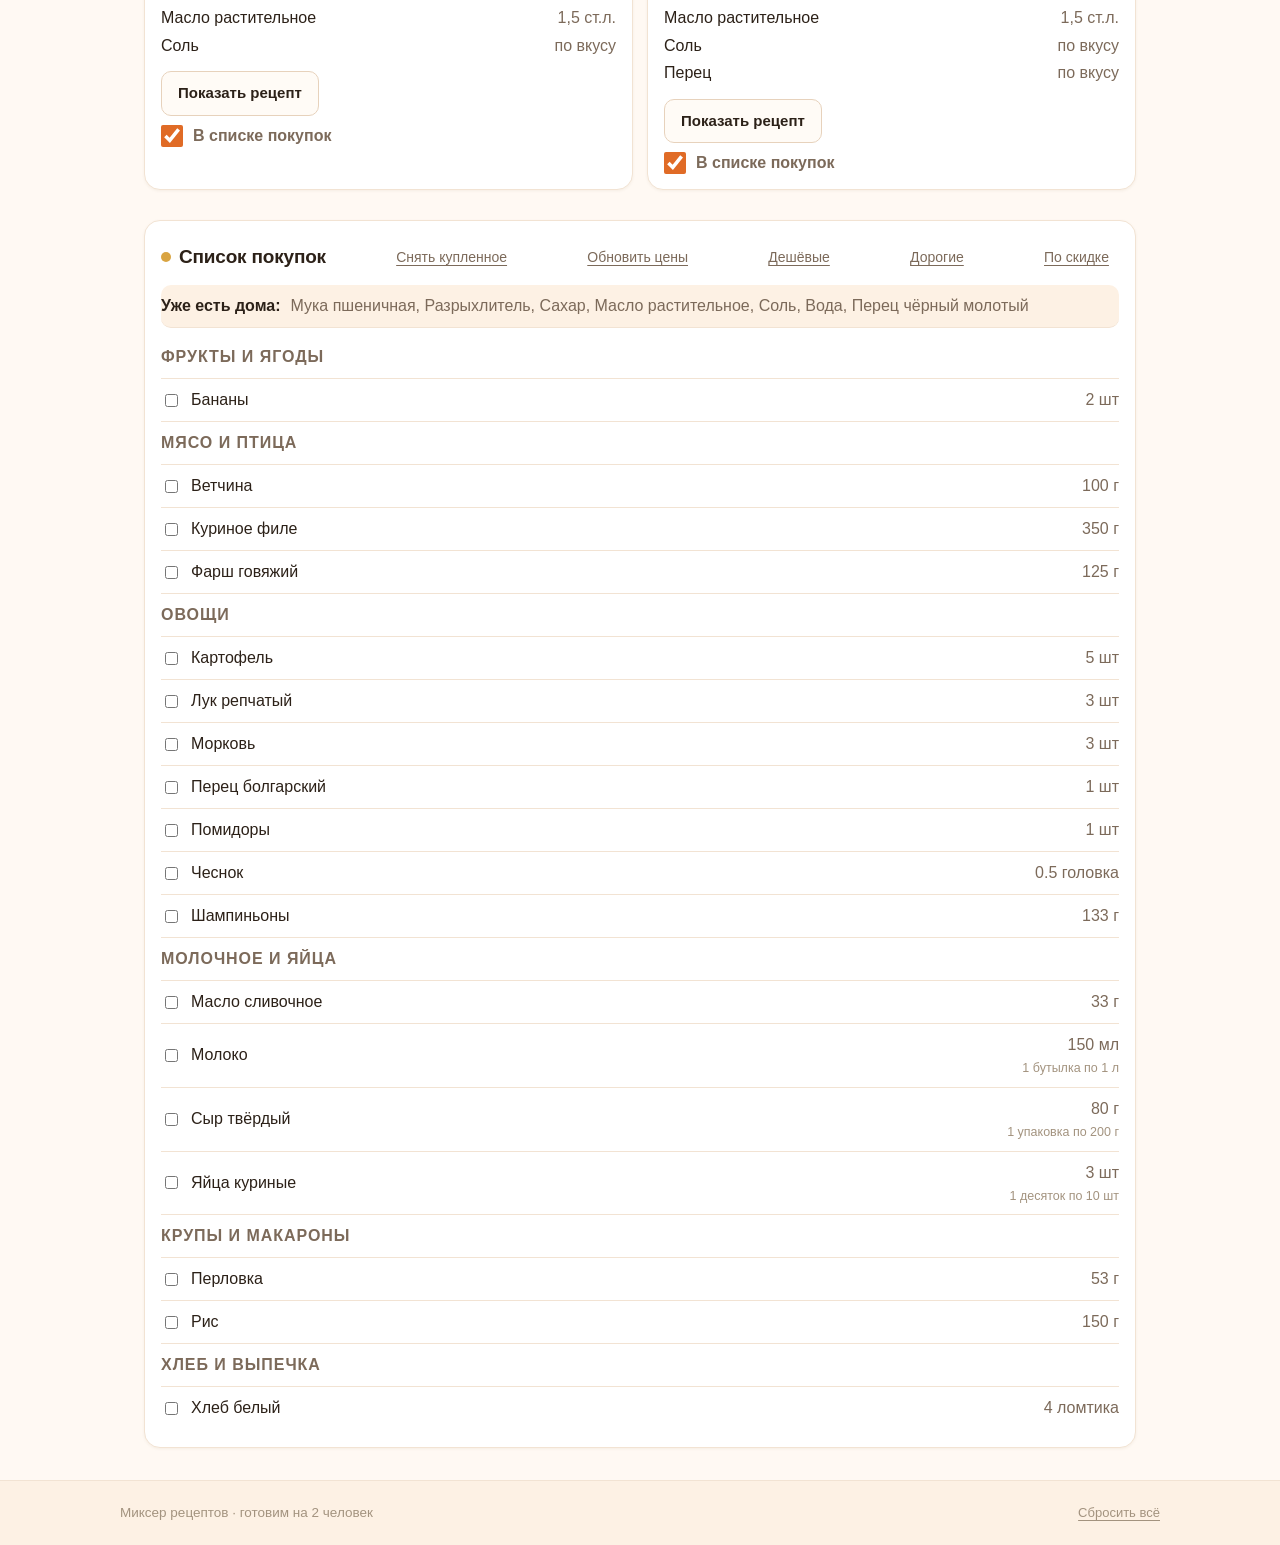
==== commit 6ff48d82: "Версия данных в ссылках: recipes.js и ingredients.js не залипают в кэше" ====
--- a/index.html
+++ b/index.html
@@ -169,8 +169,8 @@
     </div>
   </div>
 
-  <script src="recipes.js"></script>
-  <script src="ingredients.js"></script>
+  <script src="recipes.js?v=20261031"></script>
+  <script src="ingredients.js?v=20261031"></script>
   <script src="js/basics.js"></script>
   <script src="js/menu.js"></script>
   <script src="js/card.js"></script>
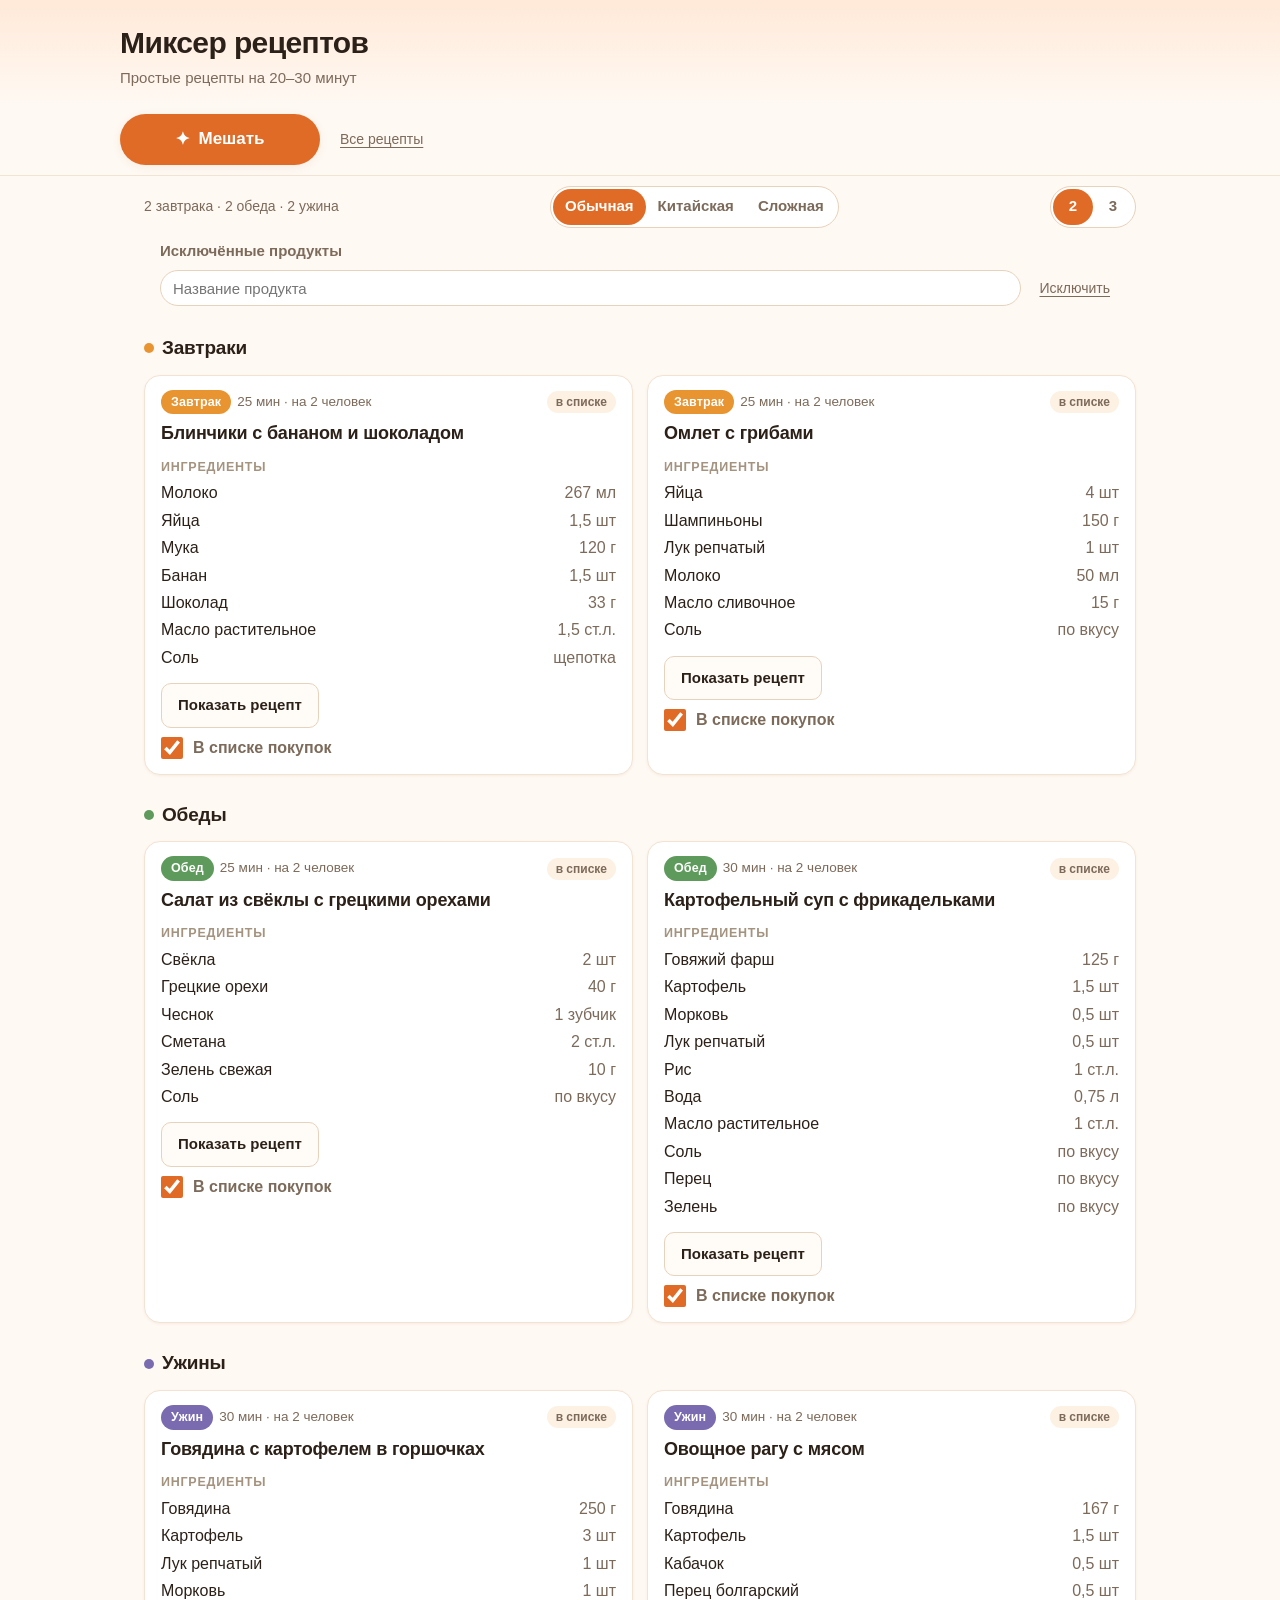
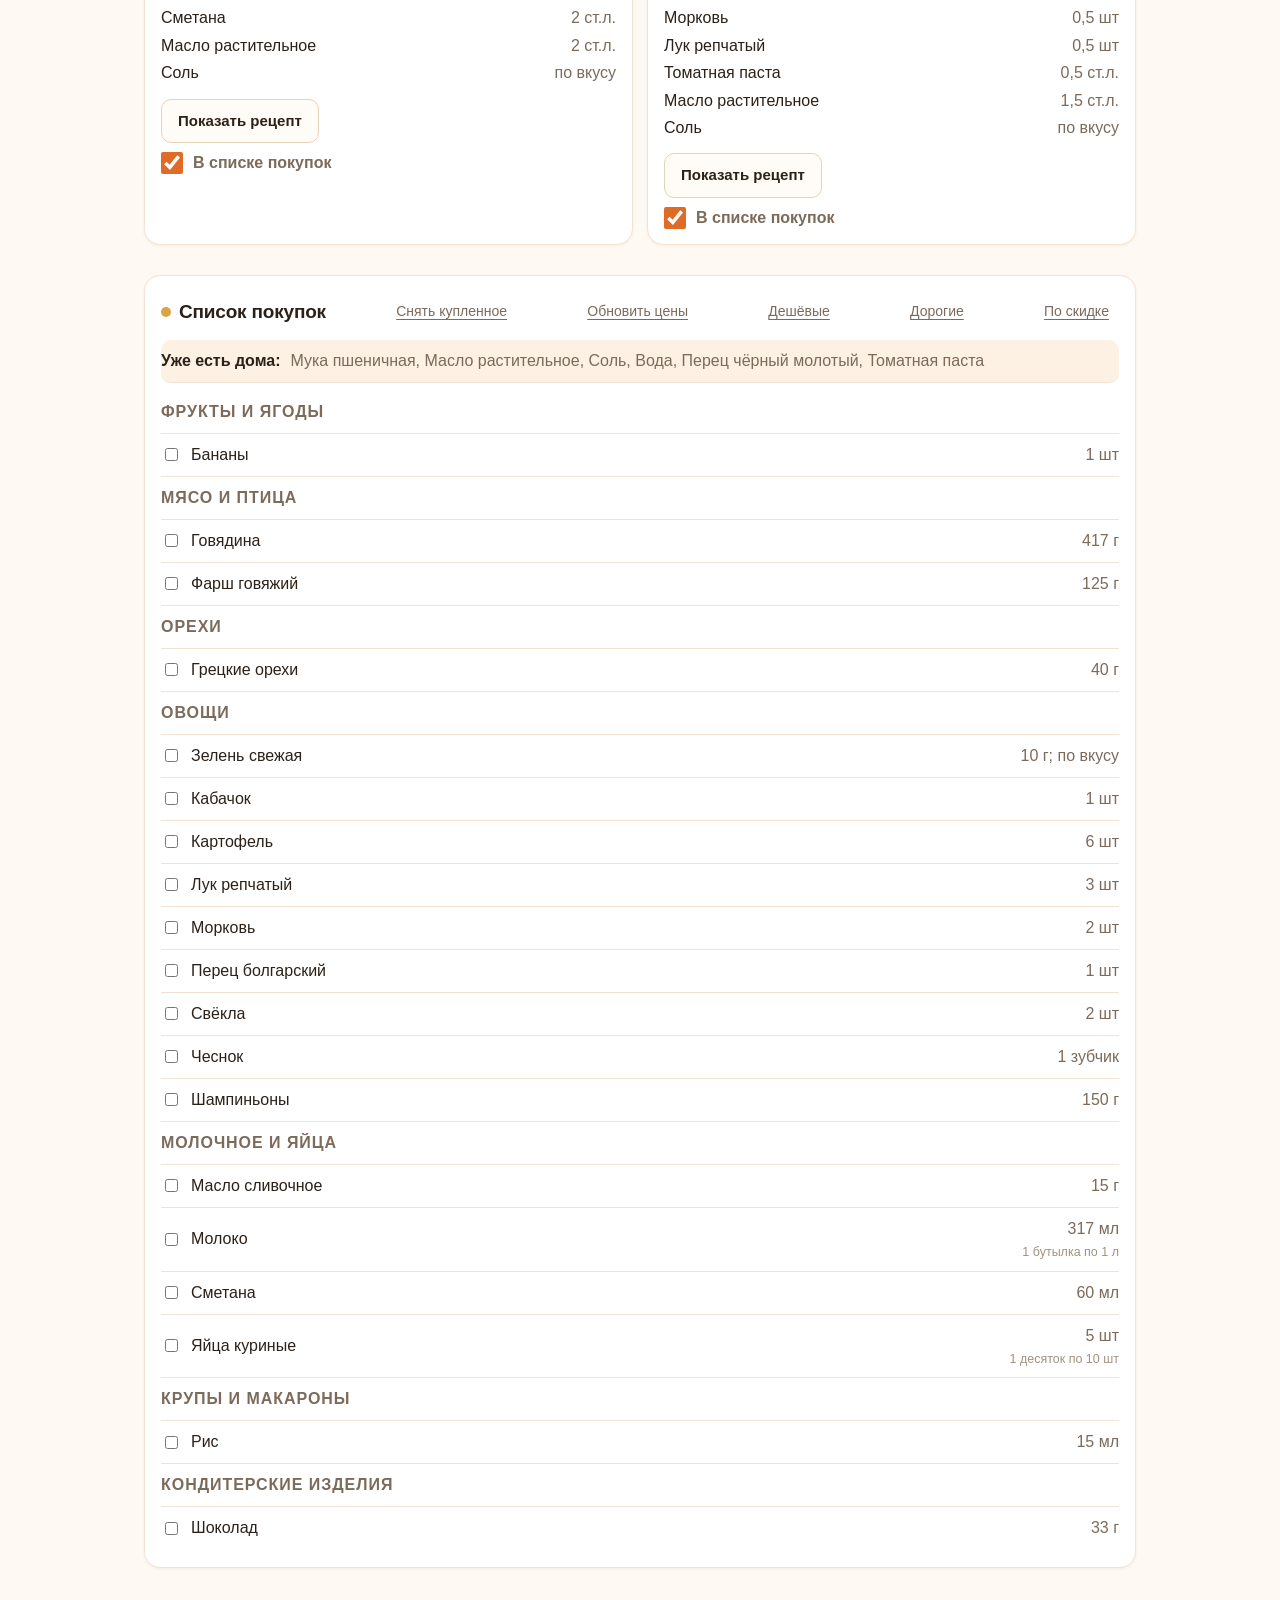
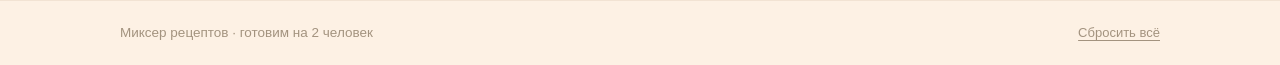
==== commit ee4b98a5: "Task-030: фильтр по кухне на экране «Все рецепты»" ====
--- a/index.html
+++ b/index.html
@@ -126,6 +126,12 @@
           <button type="button" class="all-recipes-screen__cat" data-cat="обед">Обеды</button>
           <button type="button" class="all-recipes-screen__cat" data-cat="ужин">Ужины</button>
         </div>
+        <div class="all-recipes-screen__cats" role="group" aria-label="Фильтр по кухне">
+          <button type="button" class="all-recipes-screen__cat is-active" data-cuisine="all">Все кухни</button>
+          <button type="button" class="all-recipes-screen__cat" data-cuisine="обычная">Обычная</button>
+          <button type="button" class="all-recipes-screen__cat" data-cuisine="китайская">Китайская</button>
+          <button type="button" class="all-recipes-screen__cat" data-cuisine="сложная">Сложная</button>
+        </div>
       </div>
 
       <div class="home-ingredients">
@@ -171,12 +177,12 @@
 
   <script src="recipes.js?v=20261031"></script>
   <script src="ingredients.js?v=20261031"></script>
-  <script src="js/basics.js"></script>
-  <script src="js/menu.js"></script>
-  <script src="js/card.js"></script>
-  <script src="js/shopping.js"></script>
-  <script src="js/lenta.js"></script>
-  <script src="js/all-recipes.js"></script>
-  <script src="js/main.js"></script>
+  <script src="js/basics.js?v=20261031"></script>
+  <script src="js/menu.js?v=20261031"></script>
+  <script src="js/card.js?v=20261031"></script>
+  <script src="js/shopping.js?v=20261031"></script>
+  <script src="js/lenta.js?v=20261031"></script>
+  <script src="js/all-recipes.js?v=20261031"></script>
+  <script src="js/main.js?v=20261031"></script>
 </body>
 </html>
